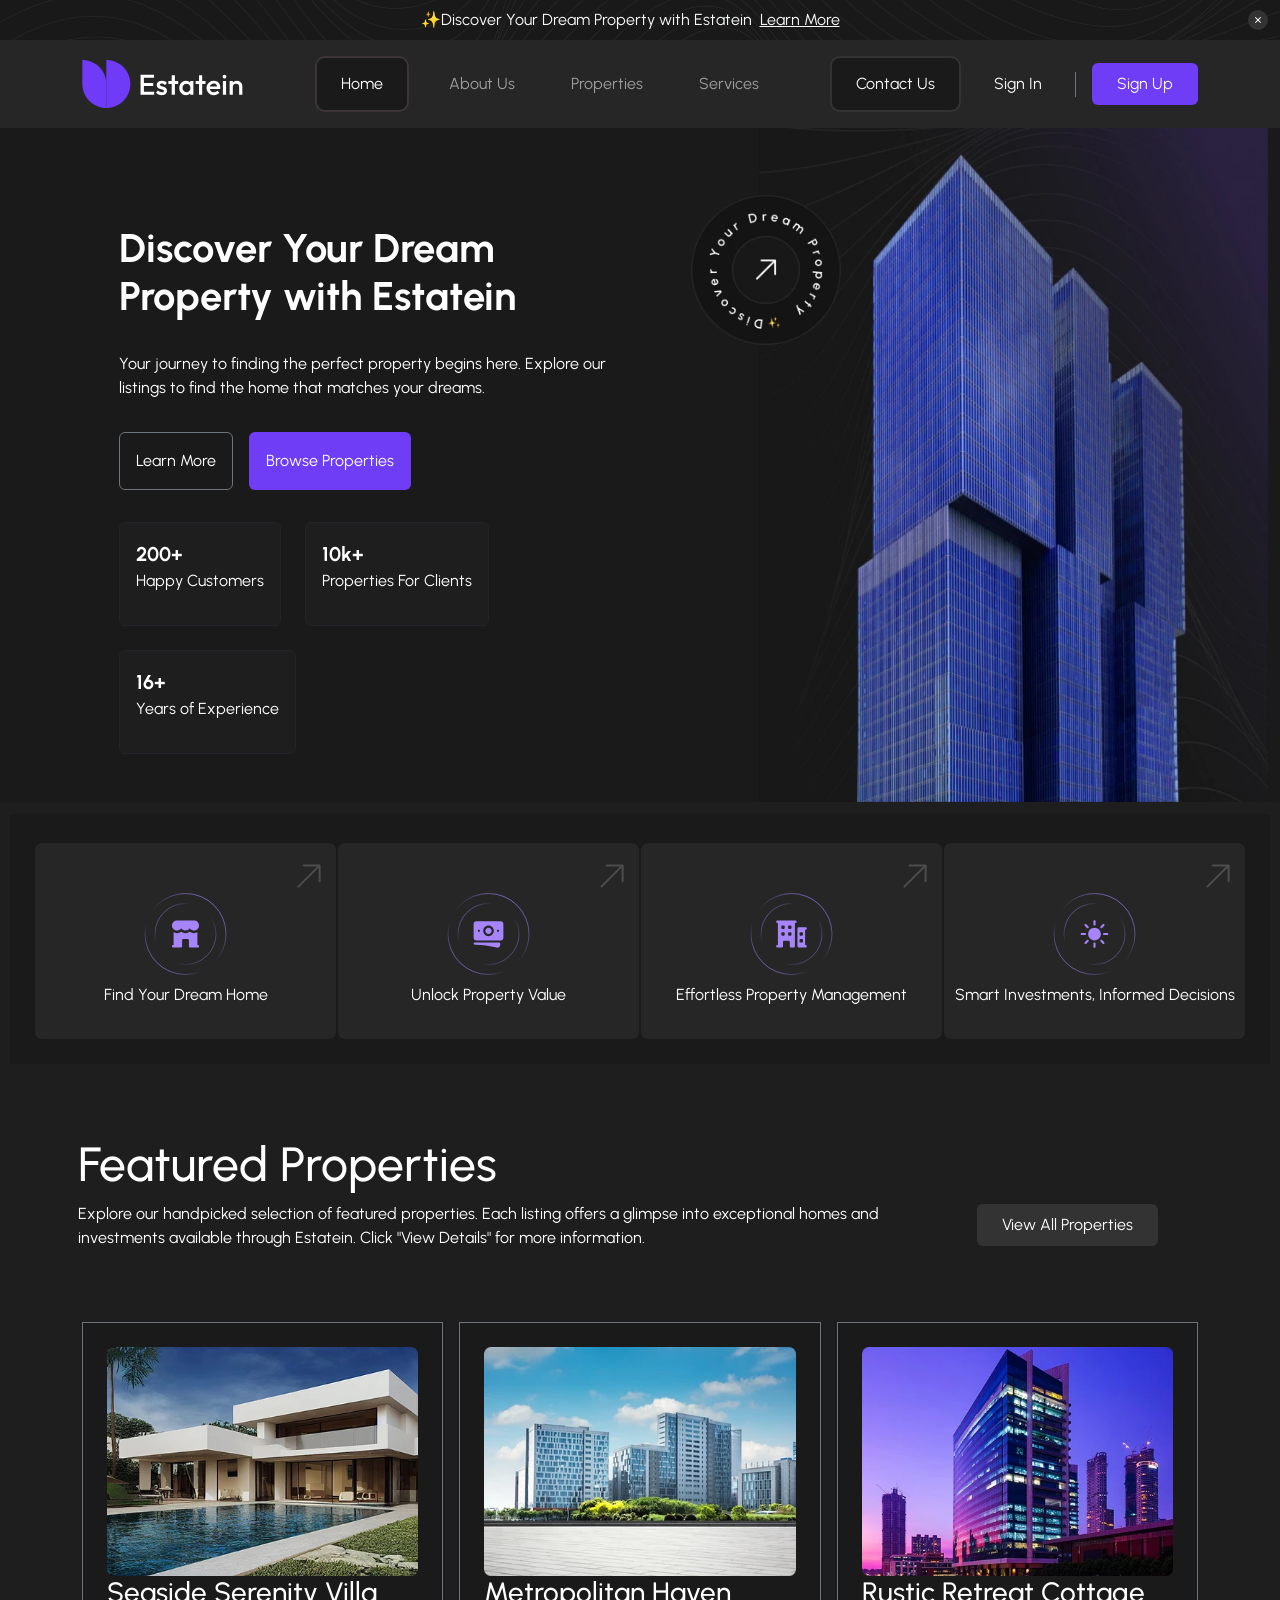
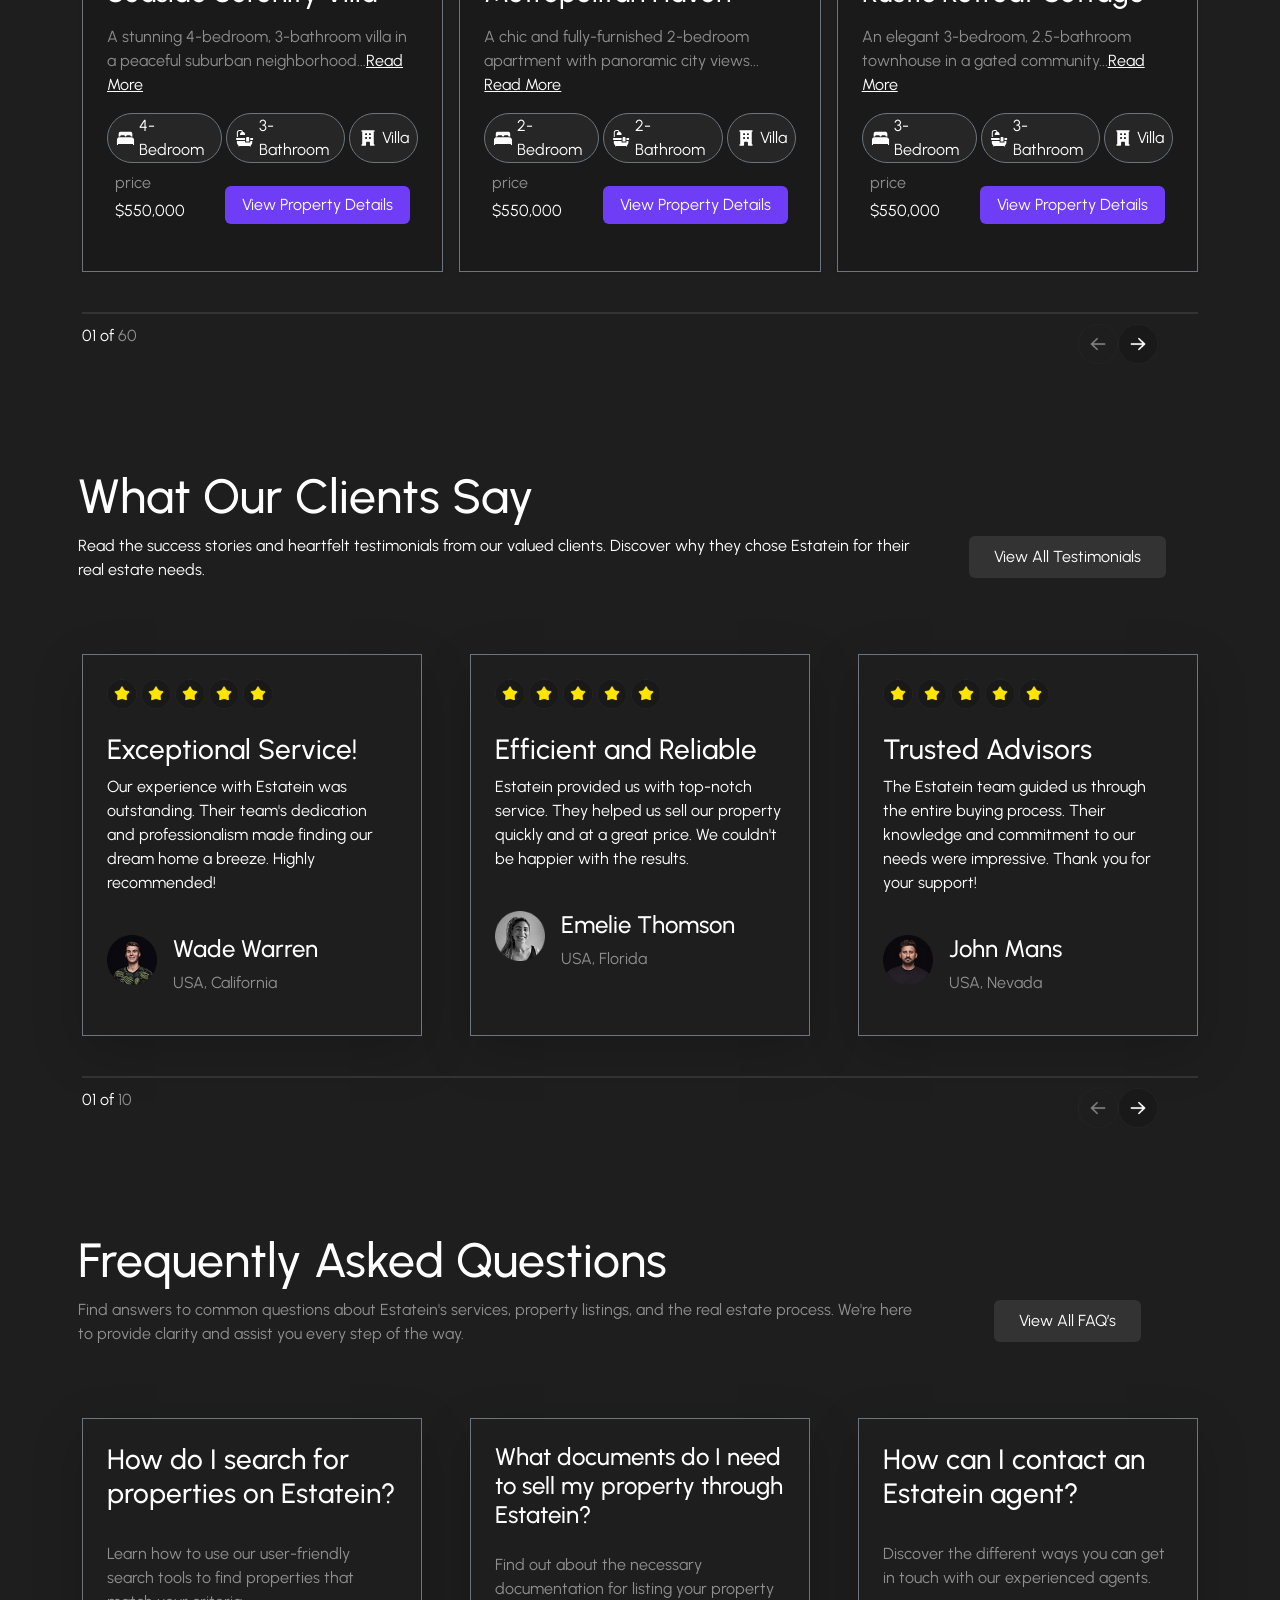
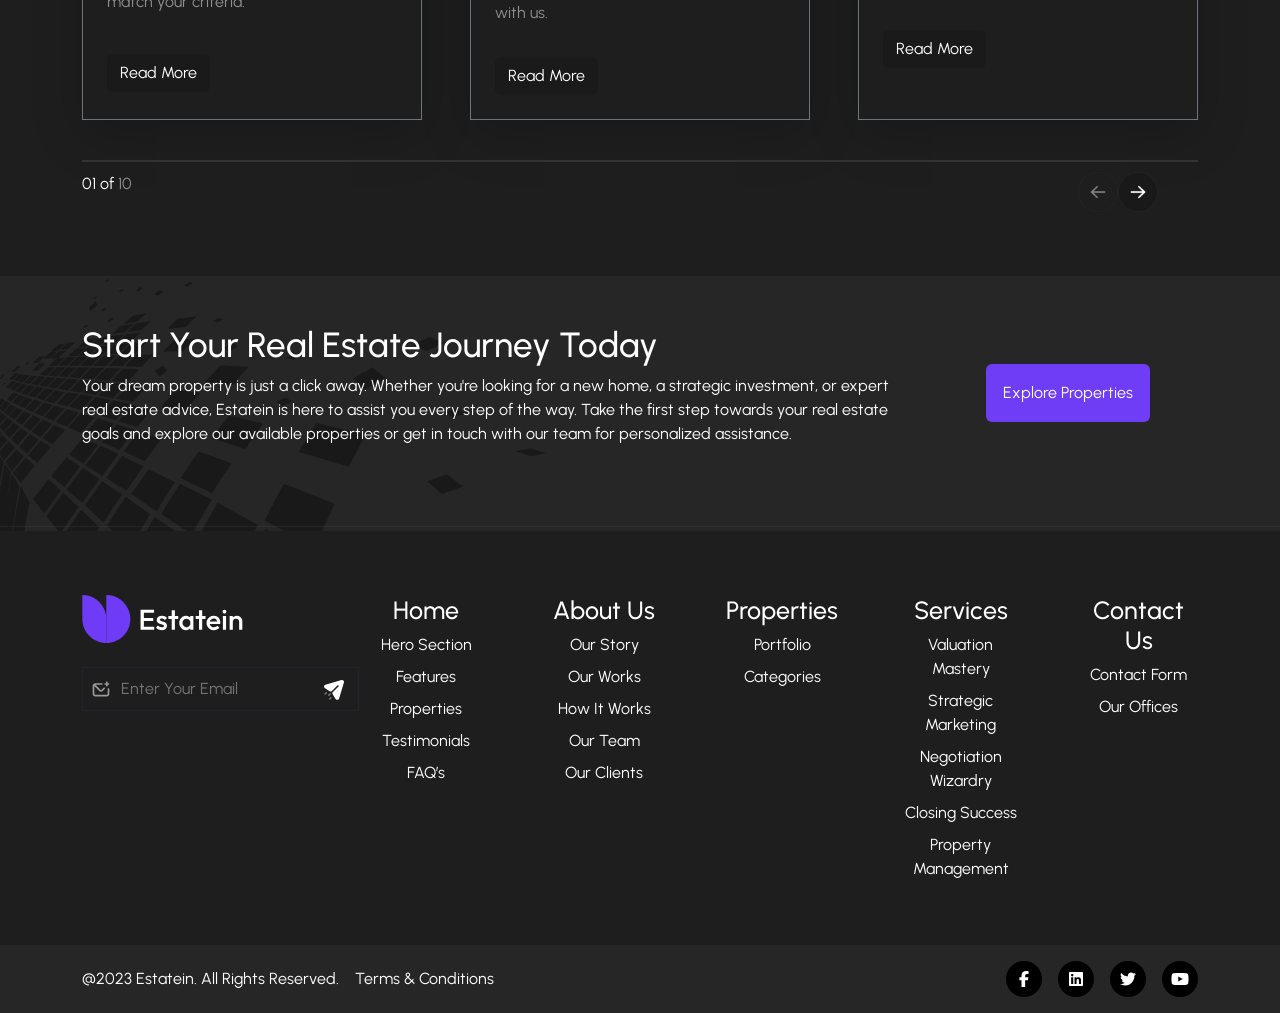
==== index.html @ 1b918ef4 "add sign-up" ====
<!DOCTYPE html>
<html lang="en">
  <head>
    <meta charset="utf-8" />
    <meta name="viewport" content="width=device-width, initial-scale=1" />
    <title>Estatein</title>
    <!-- font family -->
    <link rel="preconnect" href="https://fonts.googleapis.com" />
    <link rel="preconnect" href="https://fonts.gstatic.com" crossorigin />
     <!-- Meta Description for SEO -->
  <meta name="description" content="Find your dream property with Estatein. Explore luxury homes, modern apartments, and investment opportunities — all in one place." />

    <link
      href="https://fonts.googleapis.com/css2?family=Urbanist:ital,wght@0,100..900;1,100..900&display=swap"
      rel="stylesheet"
    />

    <link
      rel="icon"
      href="./assets/img/logo-in-title.svg"
      alt="logo in title"
    />
    <link
      href="https://cdn.jsdelivr.net/npm/bootstrap@5.3.8/dist/css/bootstrap.min.css"
      rel="stylesheet"
      integrity="sha384-sRIl4kxILFvY47J16cr9ZwB07vP4J8+LH7qKQnuqkuIAvNWLzeN8tE5YBujZqJLB"
      crossorigin="anonymous"
    />
    <link rel="stylesheet" href="./assets/css/main.css" />
    <link rel="stylesheet" href="./assets/css/home.css" />
  </head>
  <body>
    <div
      class="container-fluid d-flex justify-content-between align-items-center above-nav w-100"
    >
      <div class="d-flex gap-2 text-light p-2 mx-auto">
        <p class="mb-0">✨Discover Your Dream Property with Estatein</p>
        <a class="text-light" href="#">Learn More</a>
      </div>
      <div
        class="d-flex justify-content-center align-items-center rounded-circle bg-x-icon x-icon"
      >
        <svg
          xmlns="http://www.w3.org/2000/svg"
          height="10"
          width="10"
          viewBox="0 0 640 640"
        >
          <!--!Font Awesome Free v7.1.0 by @fontawesome - https://fontawesome.com License - https://fontawesome.com/license/free Copyright 2025 Fonticons, Inc.-->
          <path
            fill="#ffffff"
            d="M183.1 137.4C170.6 124.9 150.3 124.9 137.8 137.4C125.3 149.9 125.3 170.2 137.8 182.7L275.2 320L137.9 457.4C125.4 469.9 125.4 490.2 137.9 502.7C150.4 515.2 170.7 515.2 183.2 502.7L320.5 365.3L457.9 502.6C470.4 515.1 490.7 515.1 503.2 502.6C515.7 490.1 515.7 469.8 503.2 457.3L365.8 320L503.1 182.6C515.6 170.1 515.6 149.8 503.1 137.3C490.6 124.8 470.3 124.8 457.8 137.3L320.5 274.7L183.1 137.4z"
          />
        </svg>
      </div>
    </div>
    <nav
      class="navbar navbar-expand-lg bg-navbar navbar-dark position-sticky z-1 top-0"
    >
      <div class="container">
        <a class="navbar-brand d-none d-lg-block" href="./index.html"
          ><img src="./assets/img/Logo-for-desktop.svg" alt="logo"
        /></a>
        <a class="navbar-brand d-none d-md-block d-lg-none" href="./index.html"
          ><img src="./assets/img/logo-for laptop.svg" alt="logo"
        /></a>
        <a class="navbar-brand d-block d-md-none" href="./index.html"
          ><img src="./assets/img/logo-for-mobile.svg" alt="logo"
        /></a>
        <button
          class="navbar-toggler border-0"
          type="button"
          data-bs-toggle="collapse"
          data-bs-target="#navbarSupportedContent"
          aria-controls="navbarSupportedContent"
          aria-expanded="false"
          aria-label="Toggle navigation"
        >
          <img src="./assets/img/bars.svg" alt="bars" />
        </button>
        <div class="collapse navbar-collapse" id="navbarSupportedContent">
          <ul class="navbar-nav mx-auto gap-2">
            <li class="nav-item p-2">
              <a
                class="nav-link active font"
                aria-current="page"
                href="./index.html"
                >Home</a
              >
            </li>
            <li class="nav-item p-2">
              <a class="nav-link font p-3" href="./html/about.html">About Us</a>
            </li>
            <li class="nav-item p-2">
              <a class="nav-link font p-3" href="./html/Properties.html"
                >Properties</a
              >
            </li>
            <li class="nav-item p-2">
              <a class="nav-link font p-3" href="./html/Services.html"
                >Services</a
              >
            </li>
          </ul>
         
          <a class="nav-link contact text-light font active" href="./html/Contact.html">Contact Us</a>
           <a class="nav-link active  font text-center ms-2">
    <button type="button" class="btn text-light px-4 py-2" data-bs-toggle="modal" data-bs-target="#loginModal">
      Sign In
    </button>
   </a>

      <span class="border-start border-secondary d-none d-lg-block mx-2" style="height:25px;"></span>
   <a class="nav-link active  font text-center ms-2">
    <button type="button" class="btn bg-main-color text-light sign-in-up px-4 py-2" data-bs-toggle="modal" data-bs-target="#signupModal">
      Sign Up
    </button>
   </a>

        </div>
      </div>
    </nav>
 <div class="modal fade bg_dark" id="loginModal" tabindex="-1" aria-labelledby="loginModalLabel" aria-hidden="true">
    <div class="modal-dialog  modal-dialog-centered">
      <div class="modal-content bg_dark text-white">
        <div class="modal-header border-0 d-flex flex-column align-items-center gap-2">
          <img src="./assets/img/logo-in-title.svg" class="logo-in-sign-in" alt="logo">
          <h2 class="modal-title  fs-4" id="loginModalLabel">
            Sign In
          </h2>
        </div>

        <div class="modal-body text-center">
          <p class="mb-4 text-white">Enter your credentials to continue</p>

          <form>
            <div class="mb-3 text-start">
              <label for="email" class="form-label">Email</label>
              <input type="email" class="form-control bg-transparent" id="email" placeholder="Email">
            </div>

            <div class="mb-3 text-start position-relative">
              <label for="password" class="form-label">Password</label>
              <input type="password" class="form-control bg-transparent" id="password" placeholder="Password">
            </div>

            <div class="d-flex justify-content-between align-items-center mb-3">
              <div class="form-check">
                <input type="checkbox" class="form-check-input" id="remember">
                <label class="form-check-label" for="remember">Remember me</label>
              </div>
              <a href="#" class="forgot main-text">Forgot password?</a>
            </div>

            <button type="submit" class="btn bg-main-color sign-in-up text-white w-100 mb-3">Sign In</button>

            <p class="create-link mb-0">Don't have an account? <a href="#" class="main-text" data-bs-toggle="modal" data-bs-target="#signupModal" data-bs-dismiss="modal">Create one</a></p>
          </form>
        </div>
      </div>
    </div>
  </div>

<div class="modal fade bg_dark" id="signupModal" tabindex="-1" aria-labelledby="signupModalLabel" aria-hidden="true">
  <div class="modal-dialog modal-dialog-centered">
    <div class="modal-content bg_dark text-white">
      <div class="modal-header d-flex flex-column align-items-center gap-2 border-0">
        <img src="./assets/img/logo-in-title.svg" alt="logo">
        <h2 class="modal-title fs-4" id="signupModalLabel">Create Account</h2>
      </div>

      <div class="modal-body text-center">
        <p class="mb-4 text-white">Fill out the form to create a new account</p>

        <form>
          <div class="mb-3 text-start">
            <label for="signup-name" class="form-label">Full Name</label>
            <input type="text" class="form-control text-white bg-transparent" id="signup-name" placeholder="Full Name">
          </div>

          <div class="mb-3 text-start">
            <label for="signup-email" class="form-label">Email</label>
            <input type="email" class="form-control text-white bg-transparent" id="signup-email" placeholder="Email">
          </div>

          <div class="mb-3 text-start">
            <label for="signup-password" class="form-label">Password</label>
            <input type="password" class="form-control text-white bg-transparent" id="signup-password" placeholder="Password">
          </div>

          <div class="mb-3 text-start">
            <label for="signup-confirm" class="form-label">Confirm Password</label>
            <input type="password" class="form-control text-white bg-transparent" id="signup-confirm" placeholder="Confirm Password">
          </div>

          <button type="submit" class="btn bg-main-color sign-in-up text-white w-100 mb-3">Sign Up</button>

          <p class="create-link mb-0">Already have an account?
            <a href="#" class="main-text" data-bs-toggle="modal" data-bs-target="#loginModal" data-bs-dismiss="modal">
              Sign In
            </a>
          </p>
        </form>
      </div>
    </div>
  </div>
</div>

    <main>
      <section class="hero position-relative">
        <div class="container-fluid">
          <div class="row bg_dark">
            <div class="left-side-hero col-12 col-lg-5 offset-lg-1  text-white mt-5 d-flex flex-column gap-3 py-5 animate-left bg_dark">
              <h1 class="mb-3 fs-1 fw-bold">
                Discover Your Dream Property with Estatein
              </h1>
              <p>
                Your journey to finding the perfect property begins here.
                Explore our listings to find the home that matches your dreams.
              </p>
              <div
                class="hero-btn d-flex flex-wrap gap-3 justify-content-start"
              >
                <button
                  type="button"
                  class="btn btn-outline-secondary text-white p-3"
                >
                  Learn More
                </button>
                <button
                  type="button"
                  class="btn main-bg text-white p-3 main-btn-hero"
                >
                  Browse Properties
                </button>
              </div>
              <div class="hero-counter d-flex flex-wrap gap-4 mt-3">
                <div class="sec-bg p-3 border border-dark rounded">
                  <span class="fw-bold fs-5">200+</span>
                  <p>Happy Customers</p>
                </div>
                <div class="sec-bg p-3 border border-dark rounded">
                  <span class="fw-bold fs-5">10k+</span>
                  <p>Properties For Clients</p>
                </div>
                <div class="sec-bg p-3 border border-dark rounded">
                  <span class="fw-bold fs-5">16+</span>
                  <p>Years of Experience</p>
                </div>
              </div>
            </div>
            <div class="right-side-hero offset-lg-1 col-lg-5 col-12 animate-right">
              <img
                src="./assets/img/blue-building.webp"
                class="w-100 h-100 d-none d-xxl-block"
                alt="blue bulding in the dark"
              />
              <img
                src="./assets/img/blue-bulding-laptop.webp"
                class="w-100 h-100 d-none d-xl-block d-xxl-none"
                alt="blue bulding in the dark"
              />
              <img
                src="./assets/img/blue-bulding-mobile.webp"
                class="w-100 h-100 d-block d-xl-none"
                alt="blue bulding in the dark"
              />
            </div>
          </div>
         
        </div>
        
           <img src="./assets/img/Sub Container.webp" alt="" class="sub-container-img "/>
           <!-- <div class="hh text-white bg-danger">hanadi</div> -->
       
      </section>
      
      <section class="services py-3 ">
       <div class="container-fluid">
        <div class="row bg_dark p-4 g-1">
         <div class="service col-lg-3 col-xl-3 col-xxl-3 col-md-4  col-6 bg__grey py-3 border__dark rounded-3">
          <div class="arrow d-flex justify-content-end px-2">
                <img src="./assets/img/services/arrow.svg" alt="arrow">
               </div>
               <div class="d-flex flex-column align-items-center justify-content-center gap-2">
                <img src="./assets/img/services/icon-home.svg" />
                <p class="text-white text-center">Find Your Dream Home</p>
               </div>
               
         </div>
         <div class="service col-lg-3 col-xl-3 col-xxl-3 col-md-4 col-6 bg__grey py-3 border__dark rounded-3">
           <div class="arrow d-flex justify-content-end px-2">
                <img src="./assets/img/services/arrow.svg" alt="arrow">
               </div>
               <div class="d-flex flex-column align-items-center justify-content-center gap-2">
                <img src="./assets/img/services/icon-value.svg" />
                <p class="text-white text-center">Unlock Property Value</p>
               </div>
         </div>
         <div class="service col-lg-3 col-xl-3 col-xxl-3 col-md-4 col-6 bg__grey py-3 border__dark rounded-3">
           <div class="arrow d-flex justify-content-end px-2">
                <img src="./assets/img/services/arrow.svg" alt="arrow">
               </div>
               <div class="d-flex flex-column align-items-center justify-content-center gap-2">
                <img src="./assets/img/services/icon-management.svg" />
                <p class="text-white text-center">Effortless Property Management</p>
               </div>
         </div>
         <div class="service col-lg-3 col-xl-3 col-xxl-3 col-md-4 col-6 bg__grey py-3 border__dark rounded-3">
           <div class="arrow d-flex justify-content-end px-2">
                <img src="./assets/img/services/arrow.svg" alt="arrow">
               </div>
               <div class="d-flex flex-column align-items-center justify-content-center gap-2">
                <img src="./assets/img/services/icon-investment.svg" />
                <p class="text-white text-center">Smart Investments, Informed Decisions</p>
               </div>
         </div>
        </div>
        </div>
       
      </section>
      <section class="featured-properties  py-5">
        <div class="container">
          <div class="row"> 
          <div class="col-12 col-lg-9 col-xl-9 col-xxl-9 p-2 mb-5">
        <h2 class="text-white ">Featured Properties</h2>
        <p class="text-white">Explore our handpicked selection of featured properties. Each listing offers a glimpse into exceptional homes and investments available through Estatein. Click "View Details" for more information.</p>
    </div>
    <div class="col-12 col-lg-3  col-xl-3 col-xxl-3 d-none d-lg-flex d-xl-flex d-xxl-flex p-2 d-flex justify-content-center align-items-center " >
      <button class="btn btn__dark featured-properties-btn-bg   text-white py-2 px-4">
        View All Properties
      </button>

    </div>

    
      </div>
      <div class="featured d-flex gap-3 flex-wrap">
    <div class="p-4 featured-content shadow-sm bg_dark border border-secondary">
      <div class="">
        <img src="./assets/img/Featured Properties/Image (1).webp" alt="villa">
        
      </div>
      <div class="d-flex flex-column gap-2">
        <h3 class="text-white">Seaside Serenity Villa</h3>
        <p class="text-white-50">A stunning 4-bedroom, 3-bathroom villa in a peaceful suburban neighborhood...<span><a href="#" class="text-white">Read More</a></span></p>
      </div>
      <div class="d-flex gap-1">
         <div class=" bg__grey rounded-5 d-flex justify-content-center align-items-center px-2 gap-1 border border-secondary">
          <img src="./assets/img/Featured Properties/Icon (1).svg" alt="" class="icon-in-featured-properties">
           <a class="text-white text-decoration-none">
            4-Bedroom
          </a> 
          </div>
         <div class=" bg__grey rounded-5  d-flex justify-content-center align-items-center px-2 gap-1 border border-secondary"><img src="./assets/img/Featured Properties/Icon (2).svg" alt="" class="icon-in-featured-properties"><a class="text-white text-decoration-none">3-Bathroom</a></div>
         <div class=" bg__grey rounded-5 d-flex justify-content-center align-items-center px-2 gap-1 border border-secondary"><img src="./assets/img/Featured Properties/Icon (3).svg" alt="" class="icon-in-featured-properties"><a class="text-white text-decoration-none">Villa</a></div>
      </div>
      <div class="d-flex  justify-content-between ">
        <div class="d-flex flex-column gap-1 p-2">
        <span class="text-white-50">price</span>
        <p class="text-white">$550,000</p>
      </div>
      <div class="p-2 d-flex justify-content-center align-items-center">
        <button class="btn main-btn-hero px-3 main-bg text-white">View Property Details</button>
      </div>
      </div>
    </div>
    <div class="p-4 featured-content d-none d-lg-block d-xl-block d-xxl-block bg_dark shadow-sm border border-secondary">
      <div class="">
        <img src="./assets/img/Featured Properties/Image (2).webp" alt="villa">
        
      </div>
      <div class="d-flex flex-column gap-2">
        <h3 class="text-white">Metropolitan Haven</h3>
        <p class="text-white-50">A chic and fully-furnished 2-bedroom apartment with panoramic city views... <span><a href="#" class="text-white">Read More</a></span></p>
      </div>
      <div class="d-flex gap-1">
         <div class=" bg__grey rounded-5 d-flex justify-content-center align-items-center px-2 gap-1 border border-secondary">
          <img src="./assets/img/Featured Properties/Icon (1).svg" alt="" class="icon-in-featured-properties">
           <a class="text-white text-decoration-none ">
            2-Bedroom
          </a> 
          </div>
         <div class=" bg__grey rounded-5  d-flex justify-content-center align-items-center px-2 gap-1 border border-secondary"><img src="./assets/img/Featured Properties/Icon (2).svg" alt="" class="icon-in-featured-properties"><a class="text-white text-decoration-none ">2-Bathroom</a></div>
         <div class=" bg__grey rounded-5 d-flex justify-content-center align-items-center px-2 gap-1 border border-secondary"><img src="./assets/img/Featured Properties/Icon (3).svg" alt="" class="icon-in-featured-properties"><a class="text-white text-decoration-none ">Villa</a></div>
      </div>
      <div class="d-flex  justify-content-between ">
        <div class="d-flex flex-column gap-1 p-2">
        <span class="text-white-50">price</span>
        <p class="text-white">$550,000</p>
      </div>
      <div class="p-2 d-flex justify-content-center align-items-center">
        <button class="btn main-btn-hero px-3 main-bg text-white">View Property Details</button>
      </div>
      </div>
    </div>
    <div class="p-4  featured-content d-none d-xl-block d-xxl-block bg_dark shadow-sm border border-secondary">
      <div class="">
        <img src="./assets/img/Featured Properties/Image (3).webp" alt="villa">
        
      </div>
      <div class="d-flex flex-column gap-2">
        <h3 class="text-white">Rustic Retreat Cottage</h3>
        <p class="text-white-50">An elegant 3-bedroom, 2.5-bathroom townhouse in a gated community...<span><a href="#" class="text-white">Read More</a></span></p>
      </div>
      <div class="d-flex gap-1">
         <div class=" bg__grey rounded-5 d-flex justify-content-center align-items-center px-2 gap-1 border border-secondary">
          <img src="./assets/img/Featured Properties/Icon (1).svg" alt="" class="icon-in-featured-properties">
           <a class="text-white text-decoration-none ">
            3-Bedroom
          </a> 
          </div>
         <div class=" bg__grey rounded-5  d-flex justify-content-center align-items-center px-2 gap-1 border border-secondary"><img src="./assets/img/Featured Properties/Icon (2).svg" alt="" class="icon-in-featured-properties"><a class="text-white text-decoration-none">3-Bathroom</a></div>
         <div class=" bg__grey rounded-5 d-flex justify-content-center align-items-center px-2 gap-1 border border-secondary"><img src="./assets/img/Featured Properties/Icon (3).svg" alt="" class="icon-in-featured-properties"><a class="text-white text-decoration-none ">Villa</a></div>
      </div> 
     <div class="d-flex  justify-content-between ">
        <div class="d-flex flex-column gap-1 p-2">
        <span class="text-white-50">price</span>
        <p class="text-white">$550,000</p>
      </div>
      <div class="p-2 d-flex justify-content-center align-items-center">
        <button class="btn main-btn-hero px-3 main-bg text-white">View Property Details</button>
      </div>
      </div>
    </div>
   </div>
      <div class="d-flex flex-column end-featured-properties ">
      
        <div class="d-flex justify-content-between">
             <div class=" d-flex align-items-center  d-lg-none d-xl-none d-xxl-none" >
      <button class="btn btn__dark featured-properties-btn-bg   text-white py-2 px-4">
        View All Properties
      </button>

    </div>
        <div class="mt__10 d-none  d-lg-block  d-xl-block d-xxl-block">
          <p class="text-white">01 of<span class="text-white-50"> 60 </span> </p>
        </div>
        <div class="d-flex mt__10  btn-next-befor align-items-center justify-content-between">
          <img src="./assets/img/Featured Properties/Button (1).png" alt="arrow-next">
            <div class=" d-flex flex-fill  d-lg-none d-xl-none d-xxl-none">
          <p class="text-white m-0">01 of <span class="text-white-50"> 60 </span> </p>
        </div>
         <img src="./assets/img/Featured Properties/Button.png" alt="arrow-befor">
        </div>
      </div>
      </div>
      </div>
      </section>
      <section class="Clients py-5">
        <div class="container">
          <div class="row">
              <div class="col-12 col-lg-9 col-xl-9 col-xxl-9 p-2 mb-5">
        <h2 class="text-white ">What Our Clients Say</h2>
        <p class="text-white">Read the success stories and heartfelt testimonials from our valued clients. Discover why they chose Estatein for their real estate needs.</p>
    </div>
    <div class="col-12 col-lg-3 col- col-xl-3 col-xxl-3 d-none  d-lg-flex d-xl-flex d-xxl-flex p-2 d-flex justify-content-center align-items-center " >
      <button class="btn btn__dark featured-properties-btn-bg   text-white py-2 px-4">
        View All Testimonials
      </button>

    </div>

          </div>
          <div class="client d-flex gap-5 flex-wrap">
          <div class="client-content shadow-lg border border-secondary ">
               <div class="d-flex gap-1 py-4 px-4">
                  <img src="./assets/img/clients/Sub Container (1).png" alt="star">
                  <img src="./assets/img/clients/Sub Container (1).png" alt="star">
                  <img src="./assets/img/clients/Sub Container (1).png" alt="star">
                  <img src="./assets/img/clients/Sub Container (1).png" alt="star">
                  <img src="./assets/img/clients/Sub Container (1).png" alt="star">
               </div>
               <div class="px-4">
                <h3 class="text-white">Exceptional Service!</h3>
                <p class="text-white mt-0">Our experience with Estatein was outstanding. Their team's dedication and professionalism made finding our dream home a breeze. Highly recommended!</p>
               </div>
            <div class="d-flex gap-3 p-4 profile ">
              <img src="./assets/img/clients/Profile.png" alt="man-profile ">
              <div class="info d-flex flex-column justify-content-center align-items-start">
                   <h4 class="text-white">Wade Warren</h4>
                   <p class="mt-0 text-white-50">USA, California</p>
              </div>
            </div>
          </div>
           <div class="client-content shadow-lg border border-secondary d-none d-xl-block d-xxl-block d-lg-block ">
               <div class="d-flex gap-1 py-4 px-4">
                  <img src="./assets/img/clients/Sub Container (1).png" alt="star">
                  <img src="./assets/img/clients/Sub Container (1).png" alt="star">
                  <img src="./assets/img/clients/Sub Container (1).png" alt="star">
                  <img src="./assets/img/clients/Sub Container (1).png" alt="star">
                  <img src="./assets/img/clients/Sub Container (1).png" alt="star">
               </div>
               <div class="px-4">
                <h3 class="text-white">Efficient and Reliable</h3>
                <p class="text-white mt-0">Estatein provided us with top-notch service. They helped us sell our property quickly and at a great price. We couldn't be happier with the results.</p>
               </div>
            <div class="d-flex gap-3 p-4 profile ">
              <img src="./assets/img/clients/Profile (1).png" alt="woman-profile ">
              <div class="info d-flex flex-column justify-content-center align-items-start">
                   <h4 class="text-white">Emelie Thomson</h4>
                   <p class="mt-0 text-white-50">USA, Florida</p>
              </div>
            </div>
          </div>
            <div class="client-content shadow-lg border border-secondary d-none d-xl-block d-xxl-block ">
               <div class="d-flex gap-1 py-4 px-4">
                  <img src="./assets/img/clients/Sub Container (1).png" alt="star">
                  <img src="./assets/img/clients/Sub Container (1).png" alt="star">
                  <img src="./assets/img/clients/Sub Container (1).png" alt="star">
                  <img src="./assets/img/clients/Sub Container (1).png" alt="star">
                  <img src="./assets/img/clients/Sub Container (1).png" alt="star">
               </div>
               <div class="px-4">
                <h3 class="text-white">Trusted Advisors</h3>
                <p class="text-white mt-0">The Estatein team guided us through the entire buying process. Their knowledge and commitment to our needs were impressive. Thank you for your support!</p>
               </div>
            <div class="d-flex gap-3 p-4 profile ">
              <img src="./assets/img/clients/Profile (2).png" alt="man-profile ">
              <div class="info d-flex flex-column justify-content-center align-items-start">
                   <h4 class="text-white">John Mans</h4>
                   <p class="mt-0 text-white-50">USA, Nevada</p>
              </div>
            </div>
          </div>
        
        
        </div>
          <div class="d-flex flex-column end-featured-properties ">
      
        <div class="d-flex justify-content-between">
             <div class=" d-flex align-items-center  d-lg-none d-xl-none d-xxl-none" >
      <button class="btn btn__dark featured-properties-btn-bg   text-white py-2 px-4">
        View All Testimonials
      </button>

    </div>
        <div class="mt__10 d-none  d-lg-block d-xl-block d-xxl-block">
          <p class="text-white">01 of<span class="text-white-50"> 10 </span> </p>
        </div>
        <div class="d-flex mt__10  btn-next-befor align-items-center justify-content-between">
          <img src="./assets/img/Featured Properties/Button (1).png" alt="arrow-next">
            <div class=" d-flex flex-fill  d-lg-none d-xl-none d-xxl-none">
          <p class="text-white m-0">01 of <span class="text-white-50"> 10 </span> </p>
        </div>
         <img src="./assets/img/Featured Properties/Button.png" alt="arrow-befor">
        </div>
      </div>
      </div>
        </div>
      </section>
      <section class="FAQ py-5">
        <div class="container">
          <div class="row">
              <div class="col-12 col-lg-9 col-xl-9 col-xxl-9 p-2 mb-5">
        <h2 class="text-white ">Frequently Asked Questions</h2>
        <p class="text-white-50">Find answers to common questions about Estatein's services, property listings, and the real estate process. We're here to provide clarity and assist you every step of the way.</p>
    </div>
    <div class="col-12 col-lg-3 col- col-xl-3 col-xxl-3 d-none  d-lg-flex d-xl-flex d-xxl-flex p-2 d-flex justify-content-center align-items-center " >
      <button class="btn btn__dark featured-properties-btn-bg   text-white py-2 px-4">
         View All FAQ’s
      </button>

    </div>

          </div>
             <div class="client d-flex gap-5 flex-wrap">
          <div class="client-content shadow-lg border border-secondary p-4 d-flex flex-column gap-4 align-items-start justify-content-start">

             <h3 class="fs-3 text-white">How do I search for properties on Estatein?</h3>
             <p class="mt-0 text-white-50">Learn how to use our user-friendly search tools to find properties that match your criteria.</p>
            <button class="btn bg_dark text-white">Read More</button>
            </div>
          <div class="client-content shadow-lg border border-secondary p-4 d-flex d-none d-xl-flex d-xxl-flex d-lg-flex flex-column gap-3 align-items-start justify-content-start ">

             <h3 class="fs-4 text-white">What documents do I need to sell my property through Estatein?</h3>
             <p class="mt-0 text-white-50">Find out about the necessary documentation for listing your property with us.</p>
            <button class="btn bg_dark text-white">Read More</button>
            </div>
           <div class="client-content shadow-lg border border-secondary p-4 d-flex d-none d-xl-flex d-xxl-flex flex-column gap-4 align-items-start justify-content-start ">

             <h3 class="fs-3 text-white">How can I contact an Estatein agent?</h3>
             <p class="mt-0 text-white-50">Discover the different ways you can get in touch with our experienced agents.</p>
            <button class="btn bg_dark text-white">Read More</button>
            </div>
        
        
        </div>
          <div class="d-flex flex-column end-featured-properties ">
      
        <div class="d-flex justify-content-between">
             <div class=" d-flex align-items-center  d-lg-none d-xl-none d-xxl-none" >
      <button class="btn btn__dark featured-properties-btn-bg   text-white py-2 px-4">
        View All Testimonials
      </button>

    </div>
        <div class="mt__10 d-none  d-lg-block d-xl-block d-xxl-block">
          <p class="text-white">01 of<span class="text-white-50"> 10 </span> </p>
        </div>
        <div class="d-flex mt__10  btn-next-befor align-items-center justify-content-between">
          <img src="./assets/img/Featured Properties/Button (1).png" alt="arrow-next">
            <div class=" d-flex flex-fill d-lg-none d-xl-none d-xxl-none">
          <p class="text-white m-0">01 of <span class="text-white-50"> 10 </span> </p>
        </div>
         <img src="./assets/img/Featured Properties/Button.png" alt="arrow-befor">
        </div>
      </div>
      </div>
        </div>
      </section>
      <section class="CTA mt-3">
       
        <div>
          <div class="container-lg">
            <div class="row">
              <div
                class="left-side-cta col-xxl-9 col-xl-9 col-lg-8 col-md-9 col-sm-12 left-side-CTA text-white py-5"
              >
                <h2>Start Your Real Estate Journey Today</h2>
                <p>
                  Your dream property is just a click away. Whether you're
                  looking for a new home, a strategic investment, or expert real
                  estate advice, Estatein is here to assist you every step of
                  the way. Take the first step towards your real estate goals
                  and explore our available properties or get in touch with our
                  team for personalized assistance.
                </p>
              </div>
              <div
                class="right-side-cta col-xxl-3 col-xl-3 col-lg-4 col-md-3 col-sm-12 right-side-CTA d-flex justify-content-center align-items-center py-5"
              >
                <button class="btn bg-main-color p-3 text-white text-center">
                  Explore Properties
                </button>
              </div>
            </div>
          </div>
        </div>
        <hr class="line" />
      </section>
      <footer>
        <div class="footer py-5">
          <div class="container">
            <div class="row">
              <div class="left-side col-12 col-lg-4 col-xl-3 col-xxl-3">
                <img src="./assets/img/Logo-for-desktop.svg" />
                <div class="search py-4">
                  <form class="d-inline-flex border border-dark p-2">
                    <img
                      src="./assets/img/email-footer.svg"
                      alt="email"
                      class="me-2"
                    />
                    <input
                      type="email"
                      placeholder="Enter Your Email"
                      class="bg-transparent border-0"
                    />
                    <button class="bg-transparent border-0">
                      <img src="./assets/img/Send.svg" />
                    </button>
                  </form>
                </div>
              </div>
              <div class="col-12 col-lg-8 col-xl-9 col-xxl-9">
                <div
                  class="right-side d-flex justify-content-between row g-4 text-white text-center"
                >
                  <div class="col-6 col-lg-2">
                    <div><h2>Home</h2></div>
                    <div class="footer-contain">
                      <ul
                        class="list-unstyled text-center d-flex flex-column gap-2"
                      >
                        <li>
                          <a href="#" class="text-white text-decoration-none"
                            >Hero Section</a
                          >
                        </li>
                        <li>
                          <a href="#" class="text-white text-decoration-none"
                            >Features</a
                          >
                        </li>
                        <li>
                          <a href="#" class="text-white text-decoration-none"
                            >Properties</a
                          >
                        </li>
                        <li>
                          <a href="#" class="text-white text-decoration-none"
                            >Testimonials</a
                          >
                        </li>
                        <li>
                          <a href="#" class="text-white text-decoration-none"
                            >FAQ’s</a
                          >
                        </li>
                      </ul>
                    </div>
                  </div>
                  <div class="col-6 col-lg-2">
                    <div><h2>About Us</h2></div>
                    <div class="footer-contain">
                      <ul
                        class="list-unstyled text-center d-flex flex-column gap-2"
                      >
                        <li>
                          <a href="#" class="text-white text-decoration-none"
                            >Our Story</a
                          >
                        </li>
                        <li>
                          <a href="#" class="text-white text-decoration-none"
                            >Our Works</a
                          >
                        </li>
                        <li>
                          <a href="#" class="text-white text-decoration-none"
                            >How It Works</a
                          >
                        </li>
                        <li>
                          <a href="#" class="text-white text-decoration-none"
                            >Our Team</a
                          >
                        </li>
                        <li>
                          <a href="#" class="text-white text-decoration-none"
                            >Our Clients</a
                          >
                        </li>
                      </ul>
                    </div>
                  </div>
                  <div class="col-6 col-lg-2">
                    <div><h2>Properties</h2></div>
                    <div class="footer-contain">
                      <ul
                        class="list-unstyled text-center d-flex flex-column gap-2"
                      >
                        <li>
                          <a href="#" class="text-white text-decoration-none"
                            >Portfolio</a
                          >
                        </li>
                        <li>
                          <a href="#" class="text-white text-decoration-none"
                            >Categories</a
                          >
                        </li>
                      </ul>
                    </div>
                  </div>

                  <div class="col-6 col-lg-2">
                    <div><h2>Services</h2></div>
                    <div class="footer-contain">
                      <ul
                        class="list-unstyled text-center d-flex flex-column gap-2"
                      >
                        <li>
                          <a href="#" class="text-white text-decoration-none"
                            >Valuation Mastery</a
                          >
                        </li>
                        <li>
                          <a href="#" class="text-white text-decoration-none"
                            >Strategic Marketing</a
                          >
                        </li>
                        <li>
                          <a href="#" class="text-white text-decoration-none"
                            >Negotiation Wizardry</a
                          >
                        </li>
                        <li>
                          <a href="#" class="text-white text-decoration-none"
                            >Closing Success</a
                          >
                        </li>
                        <li>
                          <a href="#" class="text-white text-decoration-none"
                            >Property Management</a
                          >
                        </li>
                      </ul>
                    </div>
                  </div>
                  <div class="col-6 col-lg-2">
                    <div><h2>Contact Us</h2></div>
                    <div class="footer-contain">
                      <ul
                        class="list-unstyled text-center d-flex flex-column gap-2"
                      >
                        <li>
                          <a href="#" class="text-white text-decoration-none"
                            >Contact Form</a
                          >
                        </li>
                        <li>
                          <a href="#" class="text-white text-decoration-none"
                            >Our Offices</a
                          >
                        </li>
                      </ul>
                    </div>
                  </div>
                </div>
              </div>
            </div>
          </div>
        </div>
      </footer>
      <section class="subfooter p-3">
        <div class="container">
          <div class="subfooter-contain d-flex justify-content-between">
            <div
              class="left-side-subfooter text-white d-flex align-items-center gap-3"
            >
              <a href="#" class="text-decoration-none text-white"
                >@2023 Estatein. All Rights Reserved.</a
              >
              <a href="#" class="text-decoration-none text-white"
                >Terms & Conditions</a
              >
            </div>
            <div class="right-side-subfooter text-white d-flex gap-3">
              <a
                href="#"
                class="bg-black p-2 rounded-circle d-flex justify-content-center align-items-center"
                ><svg
                  xmlns="http://www.w3.org/2000/svg"
                  height="20"
                  width="20"
                  viewBox="0 0 640 640"
                >
                  <!--!Font Awesome Free v7.1.0 by @fontawesome - https://fontawesome.com License - https://fontawesome.com/license/free Copyright 2025 Fonticons, Inc.-->
                  <path
                    fill="#ffffff"
                    d="M240 363.3L240 576L356 576L356 363.3L442.5 363.3L460.5 265.5L356 265.5L356 230.9C356 179.2 376.3 159.4 428.7 159.4C445 159.4 458.1 159.8 465.7 160.6L465.7 71.9C451.4 68 416.4 64 396.2 64C289.3 64 240 114.5 240 223.4L240 265.5L174 265.5L174 363.3L240 363.3z"
                  />
                </svg>
              </a>
              <a
                href="#"
                class="bg-black p-2 rounded-circle d-flex justify-content-center align-items-center"
                ><svg
                  xmlns="http://www.w3.org/2000/svg"
                  height="20"
                  width="20"
                  viewBox="0 0 640 640"
                >
                  <!--!Font Awesome Free v7.1.0 by @fontawesome - https://fontawesome.com License - https://fontawesome.com/license/free Copyright 2025 Fonticons, Inc.-->
                  <path
                    fill="#ffffff"
                    d="M512 96L127.9 96C110.3 96 96 110.5 96 128.3L96 511.7C96 529.5 110.3 544 127.9 544L512 544C529.6 544 544 529.5 544 511.7L544 128.3C544 110.5 529.6 96 512 96zM231.4 480L165 480L165 266.2L231.5 266.2L231.5 480L231.4 480zM198.2 160C219.5 160 236.7 177.2 236.7 198.5C236.7 219.8 219.5 237 198.2 237C176.9 237 159.7 219.8 159.7 198.5C159.7 177.2 176.9 160 198.2 160zM480.3 480L413.9 480L413.9 376C413.9 351.2 413.4 319.3 379.4 319.3C344.8 319.3 339.5 346.3 339.5 374.2L339.5 480L273.1 480L273.1 266.2L336.8 266.2L336.8 295.4L337.7 295.4C346.6 278.6 368.3 260.9 400.6 260.9C467.8 260.9 480.3 305.2 480.3 362.8L480.3 480z"
                  />
                </svg>
              </a>
              <a
                href="#"
                class="bg-black p-2 rounded-circle d-flex justify-content-center align-items-center"
                ><svg
                  xmlns="http://www.w3.org/2000/svg"
                  height="20"
                  width="20"
                  viewBox="0 0 640 640"
                >
                  <!--!Font Awesome Free v7.1.0 by @fontawesome - https://fontawesome.com License - https://fontawesome.com/license/free Copyright 2025 Fonticons, Inc.-->
                  <path
                    fill="#ffffff"
                    d="M523.4 215.7C523.7 220.2 523.7 224.8 523.7 229.3C523.7 368 418.1 527.9 225.1 527.9C165.6 527.9 110.4 510.7 64 480.8C72.4 481.8 80.6 482.1 89.3 482.1C138.4 482.1 183.5 465.5 219.6 437.3C173.5 436.3 134.8 406.1 121.5 364.5C128 365.5 134.5 366.1 141.3 366.1C150.7 366.1 160.1 364.8 168.9 362.5C120.8 352.8 84.8 310.5 84.8 259.5L84.8 258.2C98.8 266 115 270.9 132.2 271.5C103.9 252.7 85.4 220.5 85.4 184.1C85.4 164.6 90.6 146.7 99.7 131.1C151.4 194.8 229 236.4 316.1 240.9C314.5 233.1 313.5 225 313.5 216.9C313.5 159.1 360.3 112 418.4 112C448.6 112 475.9 124.7 495.1 145.1C518.8 140.6 541.6 131.8 561.7 119.8C553.9 144.2 537.3 164.6 515.6 177.6C536.7 175.3 557.2 169.5 576 161.4C561.7 182.2 543.8 200.7 523.4 215.7z"
                  />
                </svg>
              </a>
              <a
                href="#"
                class="bg-black p-2 rounded-circle d-flex justify-content-center align-items-center"
                ><svg
                  xmlns="http://www.w3.org/2000/svg"
                  height="20"
                  width="20"
                  viewBox="0 0 640 640"
                >
                  <!--!Font Awesome Free v7.1.0 by @fontawesome - https://fontawesome.com License - https://fontawesome.com/license/free Copyright 2025 Fonticons, Inc.-->
                  <path
                    fill="#ffffff"
                    d="M581.7 188.1C575.5 164.4 556.9 145.8 533.4 139.5C490.9 128 320.1 128 320.1 128C320.1 128 149.3 128 106.7 139.5C83.2 145.8 64.7 164.4 58.4 188.1C47 231 47 320.4 47 320.4C47 320.4 47 409.8 58.4 452.7C64.7 476.3 83.2 494.2 106.7 500.5C149.3 512 320.1 512 320.1 512C320.1 512 490.9 512 533.5 500.5C557 494.2 575.5 476.3 581.8 452.7C593.2 409.8 593.2 320.4 593.2 320.4C593.2 320.4 593.2 231 581.8 188.1zM264.2 401.6L264.2 239.2L406.9 320.4L264.2 401.6z"
                  />
                </svg>
              </a>
            </div>
          </div>
        </div>
      </section>
    </main>
    <script
      src="https://cdn.jsdelivr.net/npm/bootstrap@5.3.8/dist/js/bootstrap.bundle.min.js"
      integrity="sha384-FKyoEForCGlyvwx9Hj09JcYn3nv7wiPVlz7YYwJrWVcXK/BmnVDxM+D2scQbITxI"
      crossorigin="anonymous"
    ></script>
  </body>
</html>
---- assets/css/main.css ----
:root{
    --mainColor:#6F3DF6;
}
.container-fit{
    .container{
  width:calc(100% - 320px);
  margin: auto;
}
}
.bg_dark{
  background-color: #1A1A1A;
}
.bg__grey{
  background-color: #262626;
}
.main-bg{
    background-color: var(--mainColor);
}
.main-text{
    color: var(--mainColor);
}
.sec-bg{
    background-color: #1E1E1E;
}
.bg-navbar{
    background-color: #262626;
}
body{
    background-color: #1E1E1E;
    font-family:Urbanist;
}
.gap-30{
     gap: 30px;
}
.navbar-nav .nav-link.active, .navbar-nav .nav-link.show {
    background-color: #00000054;
    padding:14px 24px;
    border-radius: 10px;
    border: 2px #3c3535 solid;
}
.font{
    font-family:Urbanist;
    
}
.contact{
   background-color: #00000054;
    padding:14px 24px;
    border-radius: 10px;
    border: 2px #333333 solid; 
}
.above-nav {
    background-image: url(./../img/bg-above-nav.png);
    background-size:cover;
}
.above-nav .x-icon{
cursor: pointer;
}
@media screen and (max-width:500px) {
    .above-nav p,a{
        font-size: 12px;
    }
    
}
.bg-x-icon{
    background-color: #333333;
    width:20px;
    height:20px;
}
@media screen and (max-width:370px) {
    .above-nav p,a{
        font-size: 9.5px;
    }

}
/* .CTA{
    background-image: url(./../img/Abstract\ Design.png);
    background-image: url(./../img/Abstract\ Design.png);
   background-repeat: no-repeat;

} */

.bg-main-color{
    background-color: var(--mainColor);
    transition: all 0.5s;
}
/* .right-side-cta{
    background-image: url(./../img/bg-cta.svg);
    background-repeat: no-repeat;
}
.left-side-cta{
    background-image: url(./../img/bg-cta.svg);
    background-repeat: no-repeat;

} */
.CTA{
    background-image: url(../img/CTA.png);
    background-color: #262626;
}
.CTA .right-side-CTA button:hover{
    background-color: #561ef0;
}
    .CTA p{
        font-size: 16px;
    }
     .CTA h2{
        font-size: 35px;
    }

@media screen and (max-width:768px) {
    .btn{
        width: 100%;
    }
    
}
.line{
    height: 5px;
    color: #4D4D4D;
}
    
.footer h2{
    font-size: 25px;
}
.subfooter {
    background-color: #262626;
}
.right-side-subfooter a{
    transition: all 0.5s;
}
.right-side-subfooter a:hover{
   border:1px solid white;
}
@media screen and (max-width:900px) {
    .subfooter-contain{
        display: flex;
        flex-direction: column-reverse;
        align-items: center;
        gap: 10px;
       
    }
    .left-side-subfooter{
        display: flex;
        flex-direction: column;
    }
    
}
.form-control::placeholder{
  
color: white;
}
/* .logo-in-sign-in{
    width: 200px;
    height: 200px;
} */
 .sign-in-up:hover{
    background-color: #561ef0;
}
---- assets/css/home.css ----
/* .hero .right-side-hero{
    background-image: url(./../img/Container.webp);
    background-size: contain;
    background-repeat: no-repeat;
} */
 .main-btn-hero{
  transition: all 0.7s;
 }
.main-btn-hero:hover{
    background-color: #561ef0;
}
.sub-container-img {
  position: absolute;
 width:150px;
  left:54%;
  top: 10%;
  opacity: 0;
  animation-fill-mode: forwards;
  animation-name:sub_container-opacity;
animation-duration: 1s;
animation-delay: 1.5s;
  
}
@keyframes sub_container-opacity {
  from{
    opacity: 0;
  }
  to{
    opacity: 1;
  }
}

@media (min-width: 1px) and (max-width:992px) {
  .right-side-hero {
    order: -1; 
  }
.right-side-hero img {
    width: 50%;
    height: 50%;
   object-fit: contain;
}
.sub-container-img {
 display: none;
  
}
  .left-side-hero .hero-counter {
    justify-content: center;
  }
  .left-side-hero  {
    align-items: center;
  }
}


.bg_dark{
  background-color: #1A1A1A;
}
.bg__grey{
  background-color: #262626;
}
.border__dark{
  border: #1A1A1A 1px solid;
}
  


.animate-left ,.animate-right{
  transform: translateX(0);
  opacity: 0;
  animation-fill-mode: forwards;
  
}
.animate-left{
animation-name:slideLeft;
animation-duration: 2s;
animation-delay: 0.3s;
}
.animate-right{
animation-name:slideRight;
animation-duration: 2s;

}
@keyframes slideLeft {
  from{
    transform: translateX(-100%);
    opacity: 0;
  }
  to{
    transform: translateX(0);
    opacity:1;
  }
}
@keyframes slideRight {
  from{
    transform: translateX(100%);
    opacity: 0;
  }
  to{
    transform: translateX(0);
    opacity:1;
  }
}
.btn__dark{
  background-color: #333333;
}

.featured-properties h2 ,.Clients h2 ,.FAQ h2 {
  font-size: 48px;
}
.featured-properties img{
  width:100%;
  height: 100%;
}
.featured-properties .icon-in-featured-properties{
  width:20px;
  height: 20px;
}
.sm__font_size{
  font-size: 12px;
}
.end-featured-properties::before{
  content: "";
  display: block;
  height: 2px;
  width: 100%;
  background-color: #333333;
  margin-top: 40px;
}
.mt__10{
  margin-top: 10px;
}
.btn-next-befor{
  width: 40px;
  height: 40px;
  margin-right:80px;
}
.btn-next-befor img{
  width: 40px;
  height: 40px;
}
.featured-properties-btn-bg{
  transition: all 0.7s;
}
.featured-properties-btn-bg:hover{
  background-color:#3a3636;
}
.featured .featured-content{
  flex: 1 0 200px;
}
.btn-next-befor p {
  white-space: nowrap;
}
.client .client-content 
img{
  width:30px;
  height:30px;
}
.client .client-content{
  flex:1 0 200px;
}
.client .client-content .profile img{
  width: 50px;
  height: 50px;
}
.client-content {
  transition: transform 0.3s ease;
}

.client-content:hover {
  transform: scale(1.05);
}
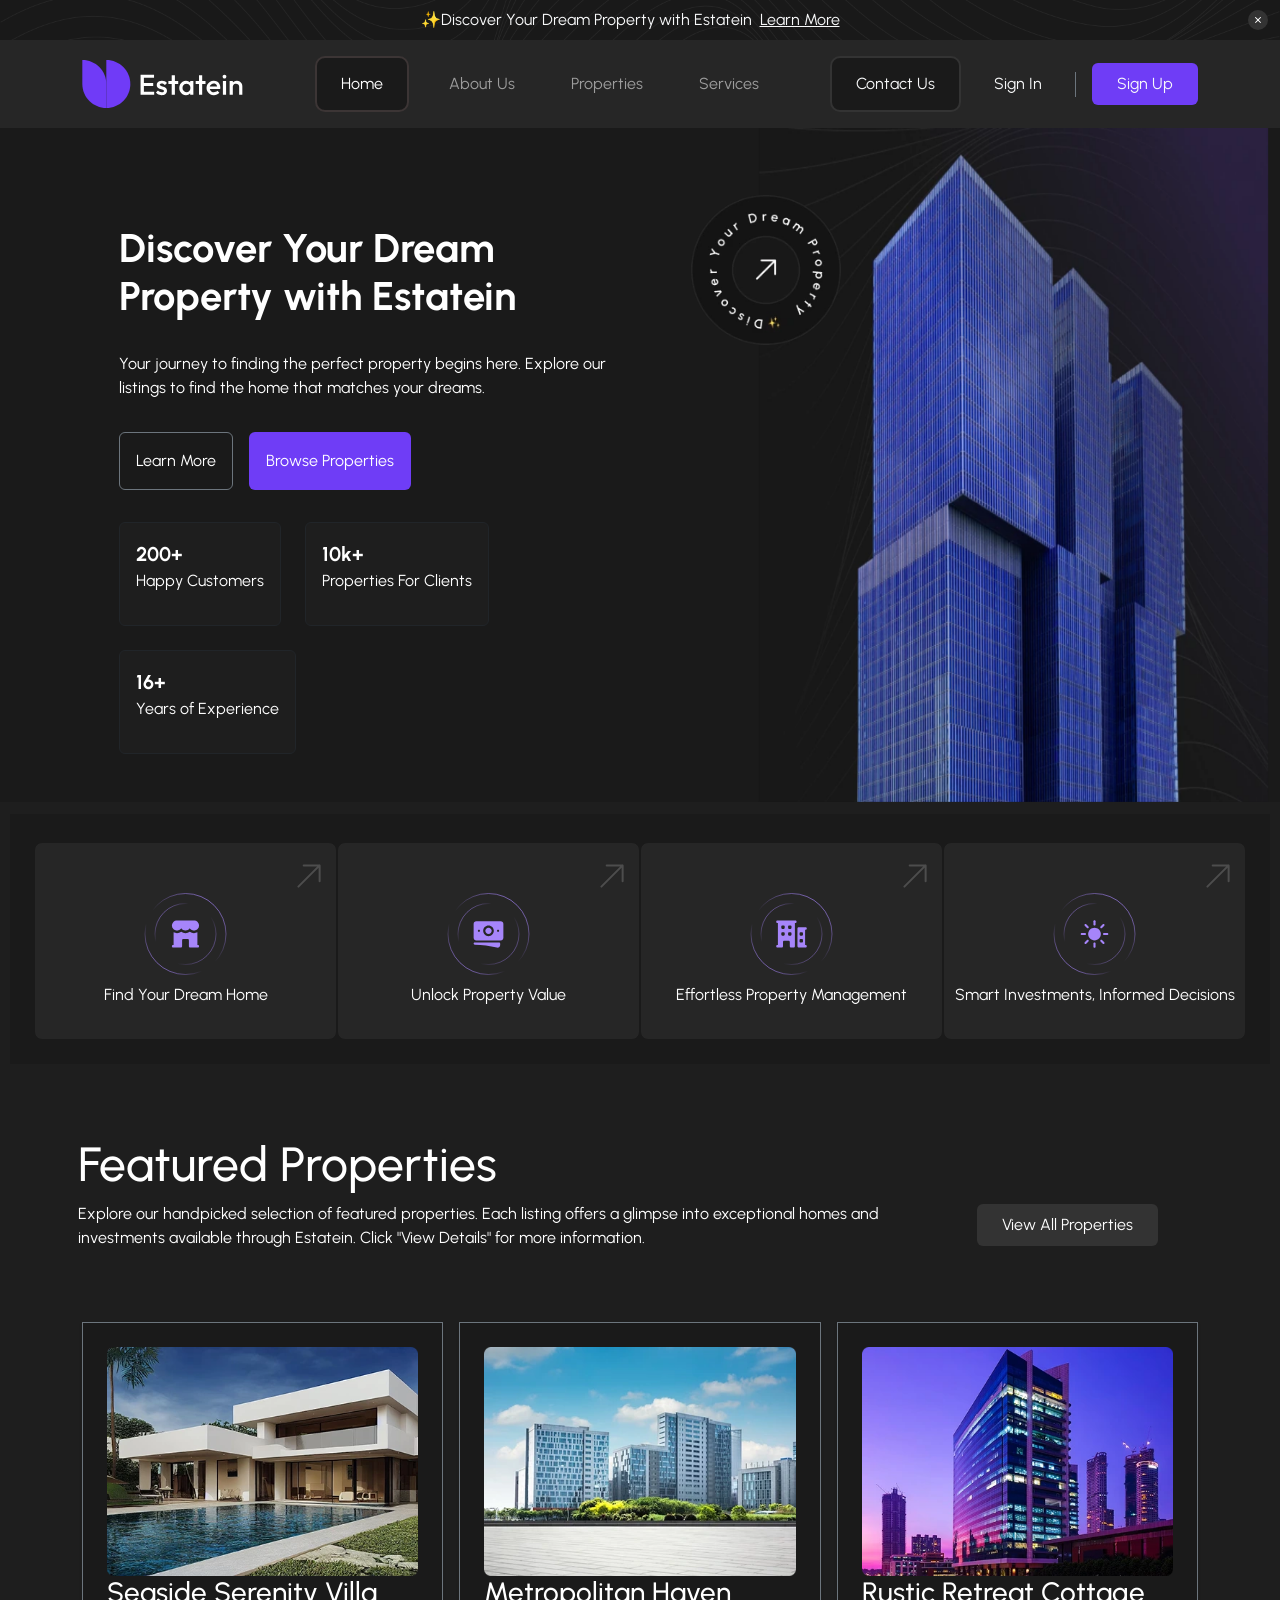
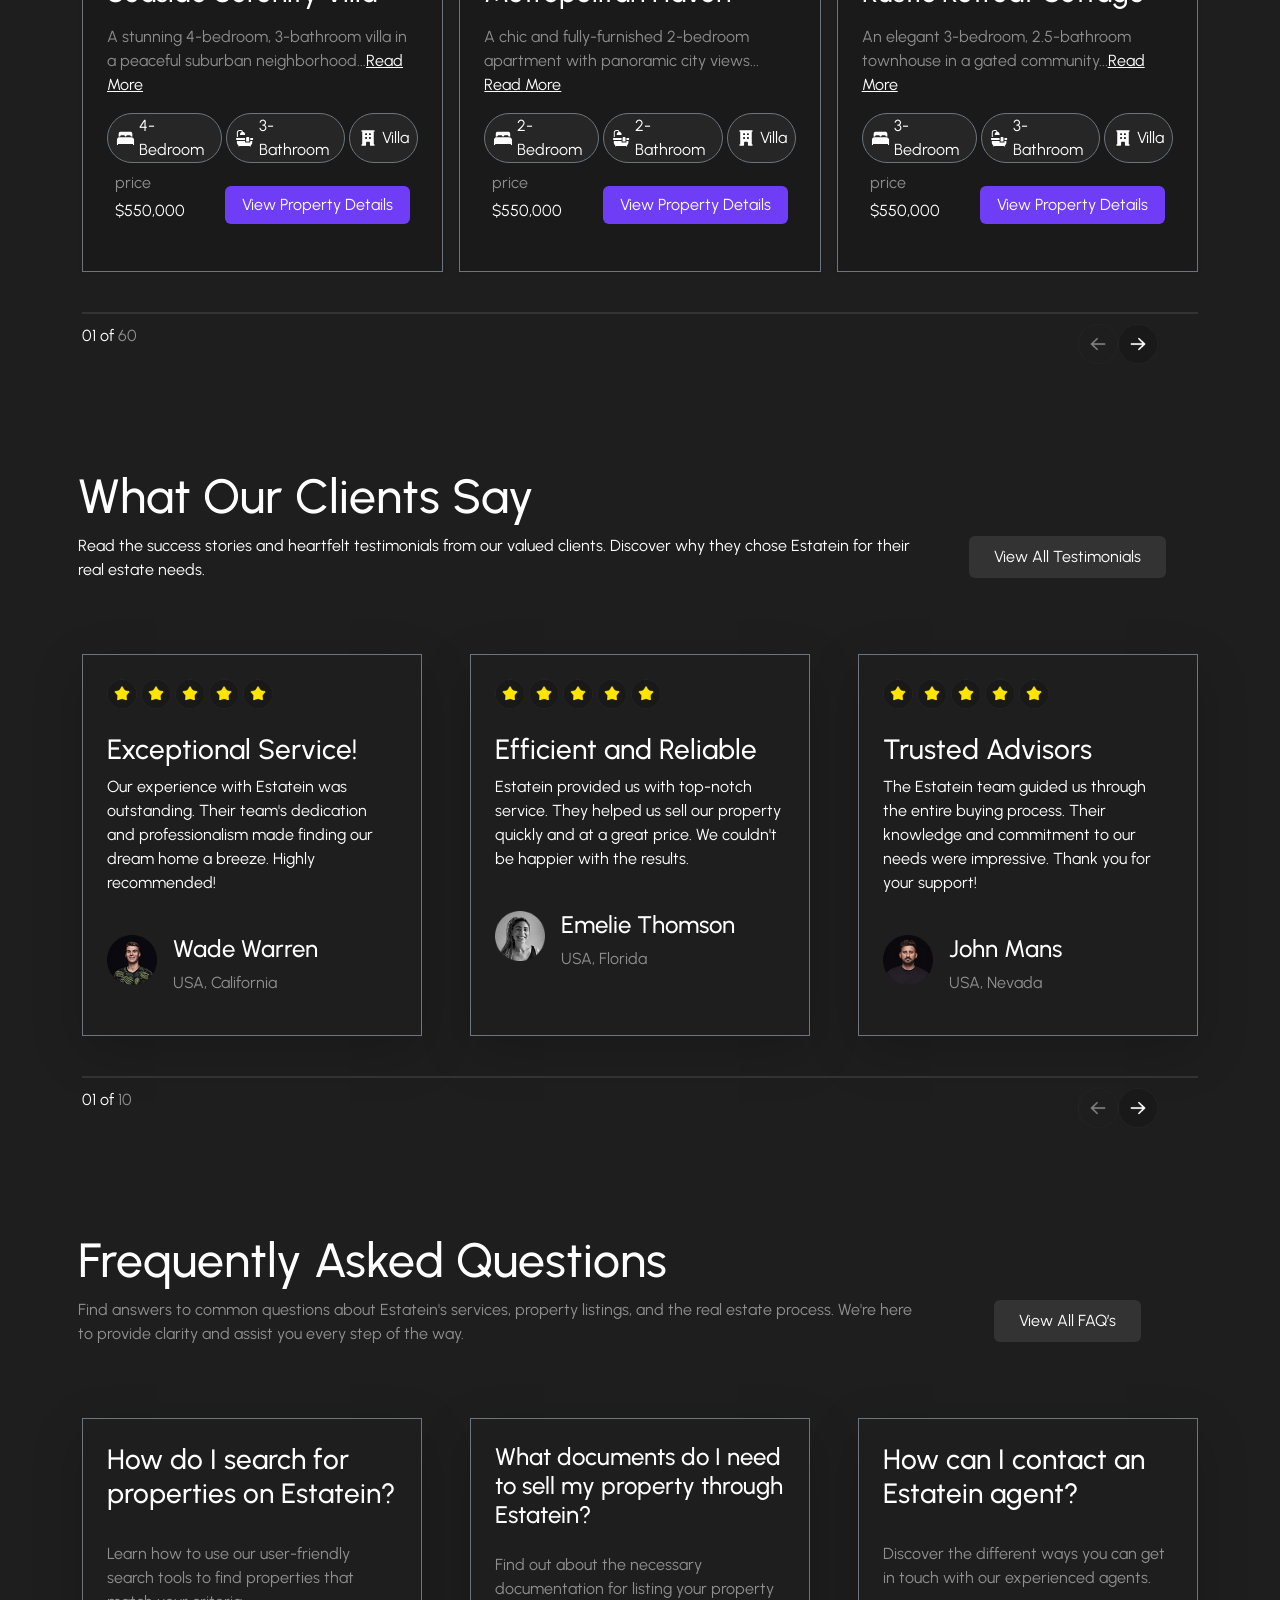
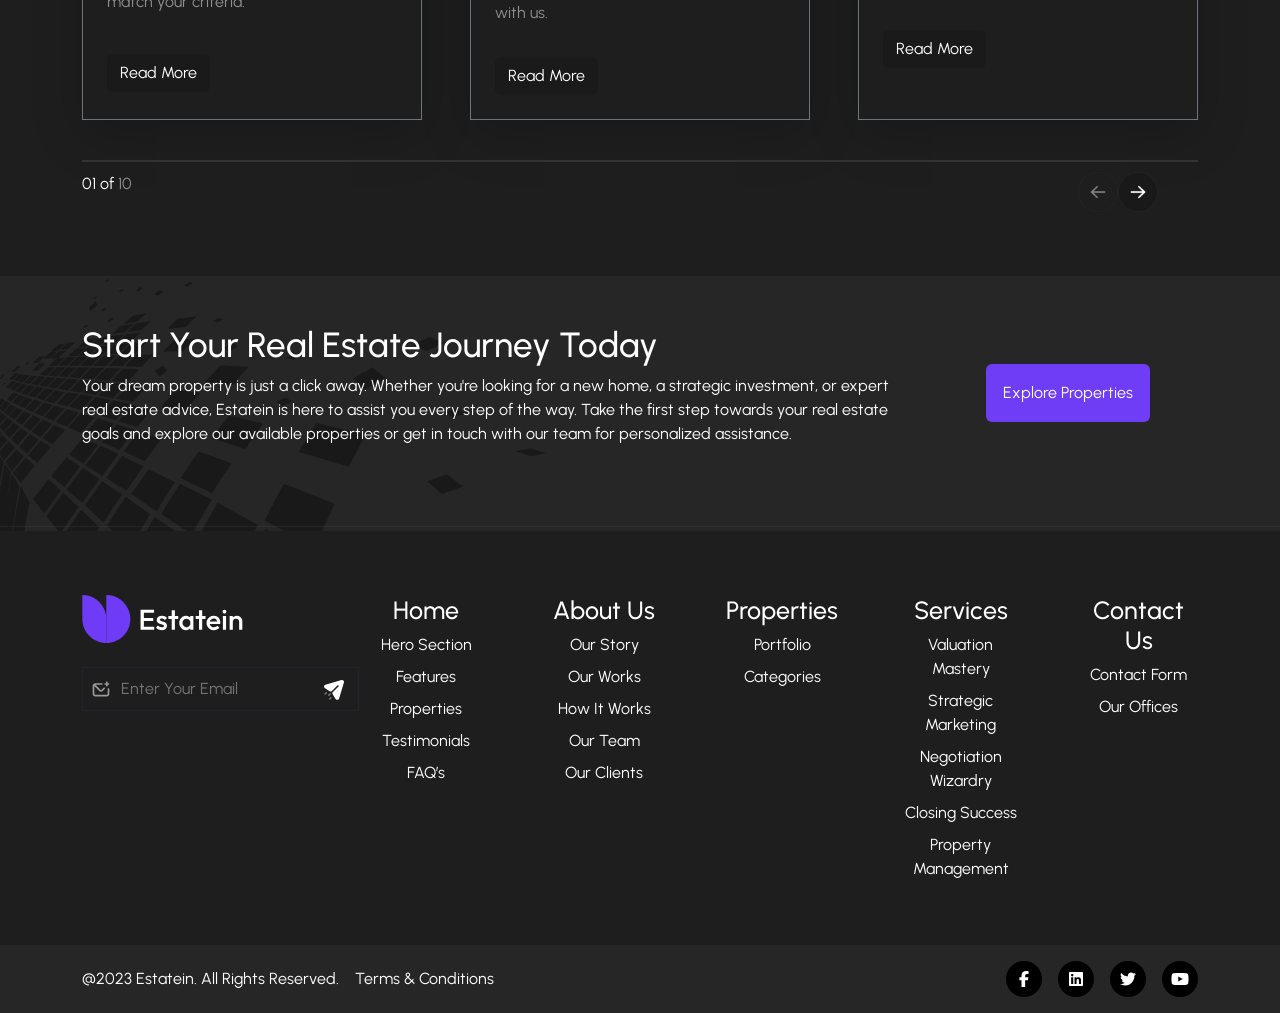
==== commit 9d6c015f: "final step" ====
--- a/index.html
+++ b/index.html
@@ -1,126 +1,93 @@
 <!DOCTYPE html>
 <html lang="en">
-  <head>
-    <meta charset="utf-8" />
-    <meta name="viewport" content="width=device-width, initial-scale=1" />
-    <title>Estatein</title>
-    <!-- font family -->
-    <link rel="preconnect" href="https://fonts.googleapis.com" />
-    <link rel="preconnect" href="https://fonts.gstatic.com" crossorigin />
-     <!-- Meta Description for SEO -->
-  <meta name="description" content="Find your dream property with Estatein. Explore luxury homes, modern apartments, and investment opportunities — all in one place." />
-
-    <link
-      href="https://fonts.googleapis.com/css2?family=Urbanist:ital,wght@0,100..900;1,100..900&display=swap"
-      rel="stylesheet"
-    />
-
-    <link
-      rel="icon"
-      href="./assets/img/logo-in-title.svg"
-      alt="logo in title"
-    />
-    <link
-      href="https://cdn.jsdelivr.net/npm/bootstrap@5.3.8/dist/css/bootstrap.min.css"
-      rel="stylesheet"
-      integrity="sha384-sRIl4kxILFvY47J16cr9ZwB07vP4J8+LH7qKQnuqkuIAvNWLzeN8tE5YBujZqJLB"
-      crossorigin="anonymous"
-    />
-    <link rel="stylesheet" href="./assets/css/main.css" />
-    <link rel="stylesheet" href="./assets/css/home.css" />
-  </head>
-  <body>
-    <div
-      class="container-fluid d-flex justify-content-between align-items-center above-nav w-100"
-    >
-      <div class="d-flex gap-2 text-light p-2 mx-auto">
-        <p class="mb-0">✨Discover Your Dream Property with Estatein</p>
-        <a class="text-light" href="#">Learn More</a>
-      </div>
-      <div
-        class="d-flex justify-content-center align-items-center rounded-circle bg-x-icon x-icon"
-      >
-        <svg
-          xmlns="http://www.w3.org/2000/svg"
-          height="10"
-          width="10"
-          viewBox="0 0 640 640"
-        >
-          <!--!Font Awesome Free v7.1.0 by @fontawesome - https://fontawesome.com License - https://fontawesome.com/license/free Copyright 2025 Fonticons, Inc.-->
-          <path
-            fill="#ffffff"
-            d="M183.1 137.4C170.6 124.9 150.3 124.9 137.8 137.4C125.3 149.9 125.3 170.2 137.8 182.7L275.2 320L137.9 457.4C125.4 469.9 125.4 490.2 137.9 502.7C150.4 515.2 170.7 515.2 183.2 502.7L320.5 365.3L457.9 502.6C470.4 515.1 490.7 515.1 503.2 502.6C515.7 490.1 515.7 469.8 503.2 457.3L365.8 320L503.1 182.6C515.6 170.1 515.6 149.8 503.1 137.3C490.6 124.8 470.3 124.8 457.8 137.3L320.5 274.7L183.1 137.4z"
-          />
-        </svg>
-      </div>
+
+<head>
+  <meta charset="utf-8" />
+  <meta name="viewport" content="width=device-width, initial-scale=1" />
+  <title>Estatein</title>
+<meta name="description" content="Explore premium real estate opportunities with Estatein. Find luxury homes, secure investments, and expert guidance to unlock your property’s true potential.">
+<meta name="keywords" content="Real Estate, Properties, Luxury Homes, Investment, Buy Property, Estatein, Rent Property, Real Estate Agency">
+<meta name="author" content="Estatein">
+
+  <!-- font family -->
+  <link rel="preconnect" href="https://fonts.googleapis.com" />
+  <link rel="preconnect" href="https://fonts.gstatic.com" crossorigin />
+  <!-- Meta Description for SEO -->
+  <meta name="description"
+    content="Find your dream property with Estatein. Explore luxury homes, modern apartments, and investment opportunities — all in one place." />
+
+  <link href="https://fonts.googleapis.com/css2?family=Urbanist:ital,wght@0,100..900;1,100..900&display=swap"
+    rel="stylesheet" />
+
+  <link rel="icon" href="./assets/img/logo-in-title.svg" alt="logo in title" />
+  <link href="https://cdn.jsdelivr.net/npm/bootstrap@5.3.8/dist/css/bootstrap.min.css" rel="stylesheet"
+    integrity="sha384-sRIl4kxILFvY47J16cr9ZwB07vP4J8+LH7qKQnuqkuIAvNWLzeN8tE5YBujZqJLB" crossorigin="anonymous" />
+  <link rel="stylesheet" href="./assets/css/main.css" />
+  <link rel="stylesheet" href="./assets/css/home.css" />
+</head>
+
+<body>
+  <div class="container-fluid d-flex justify-content-between align-items-center above-nav w-100">
+    <div class="d-flex gap-2 text-light p-2 mx-auto">
+      <p class="mb-0">✨Discover Your Dream Property with Estatein</p>
+      <a class="text-light" href="#">Learn More</a>
     </div>
-    <nav
-      class="navbar navbar-expand-lg bg-navbar navbar-dark position-sticky z-1 top-0"
-    >
-      <div class="container">
-        <a class="navbar-brand d-none d-lg-block" href="./index.html"
-          ><img src="./assets/img/Logo-for-desktop.svg" alt="logo"
-        /></a>
-        <a class="navbar-brand d-none d-md-block d-lg-none" href="./index.html"
-          ><img src="./assets/img/logo-for laptop.svg" alt="logo"
-        /></a>
-        <a class="navbar-brand d-block d-md-none" href="./index.html"
-          ><img src="./assets/img/logo-for-mobile.svg" alt="logo"
-        /></a>
-        <button
-          class="navbar-toggler border-0"
-          type="button"
-          data-bs-toggle="collapse"
-          data-bs-target="#navbarSupportedContent"
-          aria-controls="navbarSupportedContent"
-          aria-expanded="false"
-          aria-label="Toggle navigation"
-        >
-          <img src="./assets/img/bars.svg" alt="bars" />
-        </button>
-        <div class="collapse navbar-collapse" id="navbarSupportedContent">
-          <ul class="navbar-nav mx-auto gap-2">
-            <li class="nav-item p-2">
-              <a
-                class="nav-link active font"
-                aria-current="page"
-                href="./index.html"
-                >Home</a
-              >
-            </li>
-            <li class="nav-item p-2">
-              <a class="nav-link font p-3" href="./html/about.html">About Us</a>
-            </li>
-            <li class="nav-item p-2">
-              <a class="nav-link font p-3" href="./html/Properties.html"
-                >Properties</a
-              >
-            </li>
-            <li class="nav-item p-2">
-              <a class="nav-link font p-3" href="./html/Services.html"
-                >Services</a
-              >
-            </li>
-          </ul>
-         
-          <a class="nav-link contact text-light font active" href="./html/Contact.html">Contact Us</a>
-           <a class="nav-link active  font text-center ms-2">
-    <button type="button" class="btn text-light px-4 py-2" data-bs-toggle="modal" data-bs-target="#loginModal">
-      Sign In
-    </button>
-   </a>
-
-      <span class="border-start border-secondary d-none d-lg-block mx-2" style="height:25px;"></span>
-   <a class="nav-link active  font text-center ms-2">
-    <button type="button" class="btn bg-main-color text-light sign-in-up px-4 py-2" data-bs-toggle="modal" data-bs-target="#signupModal">
-      Sign Up
-    </button>
-   </a>
-
-        </div>
-      </div>
-    </nav>
- <div class="modal fade bg_dark" id="loginModal" tabindex="-1" aria-labelledby="loginModalLabel" aria-hidden="true">
+    <div class="d-flex justify-content-center align-items-center rounded-circle bg-x-icon x-icon">
+      <svg xmlns="http://www.w3.org/2000/svg" height="10" width="10" viewBox="0 0 640 640">
+        <!--!Font Awesome Free v7.1.0 by @fontawesome - https://fontawesome.com License - https://fontawesome.com/license/free Copyright 2025 Fonticons, Inc.-->
+        <path fill="#ffffff"
+          d="M183.1 137.4C170.6 124.9 150.3 124.9 137.8 137.4C125.3 149.9 125.3 170.2 137.8 182.7L275.2 320L137.9 457.4C125.4 469.9 125.4 490.2 137.9 502.7C150.4 515.2 170.7 515.2 183.2 502.7L320.5 365.3L457.9 502.6C470.4 515.1 490.7 515.1 503.2 502.6C515.7 490.1 515.7 469.8 503.2 457.3L365.8 320L503.1 182.6C515.6 170.1 515.6 149.8 503.1 137.3C490.6 124.8 470.3 124.8 457.8 137.3L320.5 274.7L183.1 137.4z" />
+      </svg>
+    </div>
+  </div>
+  <nav class="navbar navbar-expand-lg bg-navbar navbar-dark position-sticky z-1 top-0">
+    <div class="container">
+      <a class="navbar-brand d-none d-lg-block" href="./index.html"><img src="./assets/img/Logo-for-desktop.svg"
+          alt="logo" /></a>
+      <a class="navbar-brand d-none d-md-block d-lg-none" href="./index.html"><img
+          src="./assets/img/logo-for laptop.svg" alt="logo" /></a>
+      <a class="navbar-brand d-block d-md-none" href="./index.html"><img src="./assets/img/logo-for-mobile.svg"
+          alt="logo" /></a>
+      <button class="navbar-toggler border-0" type="button" data-bs-toggle="collapse"
+        data-bs-target="#navbarSupportedContent" aria-controls="navbarSupportedContent" aria-expanded="false"
+        aria-label="Toggle navigation">
+        <img src="./assets/img/bars.svg" alt="bars" />
+      </button>
+      <div class="collapse navbar-collapse" id="navbarSupportedContent">
+        <ul class="navbar-nav mx-auto gap-2">
+          <li class="nav-item p-2">
+            <a class="nav-link active font" aria-current="page" href="./index.html">Home</a>
+          </li>
+          <li class="nav-item p-2">
+            <a class="nav-link font p-3" href="./html/about.html">About Us</a>
+          </li>
+          <li class="nav-item p-2">
+            <a class="nav-link font p-3" href="./html/Properties.html">Properties</a>
+          </li>
+          <li class="nav-item p-2">
+            <a class="nav-link font p-3" href="./html/Services.html">Services</a>
+          </li>
+        </ul>
+
+        <a class="nav-link contact text-light font active" href="./html/Contact.html">Contact Us</a>
+        <a class="nav-link active  font text-center ms-2">
+          <button type="button" class="btn text-light px-4 py-2" data-bs-toggle="modal" data-bs-target="#loginModal">
+            Sign In
+          </button>
+        </a>
+
+        <span class="border-start border-secondary d-none d-lg-block mx-2" style="height:25px;"></span>
+        <a class="nav-link active  font text-center ms-2">
+          <button type="button" class="btn bg-main-color text-light sign-in-up px-4 py-2" data-bs-toggle="modal"
+            data-bs-target="#signupModal">
+            Sign Up
+          </button>
+        </a>
+
+      </div>
+    </div>
+  </nav>
+  <div class="modal fade modal-bg" id="loginModal" tabindex="-1" aria-labelledby="loginModalLabel" aria-hidden="true">
     <div class="modal-dialog  modal-dialog-centered">
       <div class="modal-content bg_dark text-white">
         <div class="modal-header border-0 d-flex flex-column align-items-center gap-2">
@@ -154,753 +121,704 @@
 
             <button type="submit" class="btn bg-main-color sign-in-up text-white w-100 mb-3">Sign In</button>
 
-            <p class="create-link mb-0">Don't have an account? <a href="#" class="main-text" data-bs-toggle="modal" data-bs-target="#signupModal" data-bs-dismiss="modal">Create one</a></p>
+            <p class="create-link mb-0">Don't have an account? <a href="#" class="main-text" data-bs-toggle="modal"
+                data-bs-target="#signupModal" data-bs-dismiss="modal">Create one</a></p>
           </form>
         </div>
       </div>
     </div>
   </div>
 
-<div class="modal fade bg_dark" id="signupModal" tabindex="-1" aria-labelledby="signupModalLabel" aria-hidden="true">
-  <div class="modal-dialog modal-dialog-centered">
-    <div class="modal-content bg_dark text-white">
-      <div class="modal-header d-flex flex-column align-items-center gap-2 border-0">
-        <img src="./assets/img/logo-in-title.svg" alt="logo">
-        <h2 class="modal-title fs-4" id="signupModalLabel">Create Account</h2>
-      </div>
-
-      <div class="modal-body text-center">
-        <p class="mb-4 text-white">Fill out the form to create a new account</p>
-
-        <form>
-          <div class="mb-3 text-start">
-            <label for="signup-name" class="form-label">Full Name</label>
-            <input type="text" class="form-control text-white bg-transparent" id="signup-name" placeholder="Full Name">
-          </div>
-
-          <div class="mb-3 text-start">
-            <label for="signup-email" class="form-label">Email</label>
-            <input type="email" class="form-control text-white bg-transparent" id="signup-email" placeholder="Email">
-          </div>
-
-          <div class="mb-3 text-start">
-            <label for="signup-password" class="form-label">Password</label>
-            <input type="password" class="form-control text-white bg-transparent" id="signup-password" placeholder="Password">
-          </div>
-
-          <div class="mb-3 text-start">
-            <label for="signup-confirm" class="form-label">Confirm Password</label>
-            <input type="password" class="form-control text-white bg-transparent" id="signup-confirm" placeholder="Confirm Password">
-          </div>
-
-          <button type="submit" class="btn bg-main-color sign-in-up text-white w-100 mb-3">Sign Up</button>
-
-          <p class="create-link mb-0">Already have an account?
-            <a href="#" class="main-text" data-bs-toggle="modal" data-bs-target="#loginModal" data-bs-dismiss="modal">
-              Sign In
-            </a>
-          </p>
-        </form>
+  <div class="modal fade modal-bg" id="signupModal" tabindex="-1" aria-labelledby="signupModalLabel" aria-hidden="true">
+    <div class="modal-dialog modal-dialog-centered">
+      <div class="modal-content bg_dark text-white">
+        <div class="modal-header d-flex flex-column align-items-center gap-2 border-0">
+          <img src="./assets/img/logo-in-title.svg" alt="logo">
+          <h2 class="modal-title fs-4" id="signupModalLabel">Create Account</h2>
+        </div>
+
+        <div class="modal-body text-center">
+          <p class="mb-4 text-white">Fill out the form to create a new account</p>
+
+          <form>
+            <div class="mb-3 text-start">
+              <label for="signup-name" class="form-label">Full Name</label>
+              <input type="text" class="form-control text-white bg-transparent" id="signup-name"
+                placeholder="Full Name">
+            </div>
+
+            <div class="mb-3 text-start">
+              <label for="signup-email" class="form-label">Email</label>
+              <input type="email" class="form-control text-white bg-transparent" id="signup-email" placeholder="Email">
+            </div>
+
+            <div class="mb-3 text-start">
+              <label for="signup-password" class="form-label">Password</label>
+              <input type="password" class="form-control text-white bg-transparent" id="signup-password"
+                placeholder="Password">
+            </div>
+
+            <div class="mb-3 text-start">
+              <label for="signup-confirm" class="form-label">Confirm Password</label>
+              <input type="password" class="form-control text-white bg-transparent" id="signup-confirm"
+                placeholder="Confirm Password">
+            </div>
+
+            <button type="submit" class="btn bg-main-color sign-in-up text-white w-100 mb-3">Sign Up</button>
+
+            <p class="create-link mb-0">Already have an account?
+              <a href="#" class="main-text" data-bs-toggle="modal" data-bs-target="#loginModal" data-bs-dismiss="modal">
+                Sign In
+              </a>
+            </p>
+          </form>
+        </div>
       </div>
     </div>
   </div>
-</div>
-
-    <main>
-      <section class="hero position-relative">
-        <div class="container-fluid">
-          <div class="row bg_dark">
-            <div class="left-side-hero col-12 col-lg-5 offset-lg-1  text-white mt-5 d-flex flex-column gap-3 py-5 animate-left bg_dark">
-              <h1 class="mb-3 fs-1 fw-bold">
-                Discover Your Dream Property with Estatein
-              </h1>
+
+  <main>
+    <section class="hero position-relative">
+      <div class="container-fluid">
+        <div class="row bg_dark">
+          <div
+            class="left-side-hero col-12 col-lg-5 offset-lg-1  text-white mt-5 d-flex flex-column gap-3 py-5 animate-left bg_dark">
+            <h1 class="mb-3 fs-1  fw-bold">
+              Discover Your Dream Property with Estatein
+            </h1>
+            <p>
+              Your journey to finding the perfect property begins here.
+              Explore our listings to find the home that matches your dreams.
+            </p>
+            <div class="hero-btn d-flex flex-wrap gap-3 justify-content-start">
+              <button type="button" class="btn btn-outline-secondary text-white p-3">
+                Learn More
+              </button>
+              <button type="button" class="btn main-bg text-white p-3 main-btn-hero">
+                Browse Properties
+              </button>
+            </div>
+            <div class="hero-counter d-flex flex-wrap gap-4 mt-3">
+              <div class="sec-bg p-3 border Statistics-Section border-dark rounded">
+                <span class="fw-bold fs-5">200+</span>
+                <p>Happy Customers</p>
+              </div>
+              <div class="sec-bg p-3 border Statistics-Section border-dark rounded">
+                <span class="fw-bold fs-5">10k+</span>
+                <p>Properties For Clients</p>
+              </div>
+              <div class="sec-bg p-3 border Statistics-Section border-dark rounded">
+                <span class="fw-bold fs-5">16+</span>
+                <p>Years of Experience</p>
+              </div>
+            </div>
+          </div>
+          <div class="right-side-hero offset-lg-1 col-lg-5 col-12 animate-right">
+            <img src="./assets/img/blue-building.webp" class="w-100 h-100 d-none d-xxl-block"
+              alt="blue bulding in the dark" />
+            <img src="./assets/img/blue-bulding-laptop.webp" class="w-100 h-100 d-none d-xl-block d-xxl-none"
+              alt="blue bulding in the dark" />
+            <img src="./assets/img/blue-bulding-mobile.webp" class="w-100 h-100 d-block d-xl-none"
+              alt="blue bulding in the dark" />
+          </div>
+        </div>
+
+      </div>
+
+      <img src="./assets/img/Sub Container.webp" alt="circular button with arrow and text 'Discover Your Dream Property"
+        class="sub-container-img " />
+      <!-- <div class="hh text-white bg-danger">hanadi</div> -->
+
+    </section>
+
+    <section class="services py-3 ">
+      <div class="container-fluid">
+        <div class="row bg_dark p-4 g-1">
+          <div class="service col-lg-3 col-xl-3 col-xxl-3 col-md-4  col-6 bg__grey py-3 border__dark rounded-3">
+            <div class="arrow d-flex justify-content-end px-2">
+              <img src="./assets/img/services/arrow.svg" alt="arrow">
+            </div>
+            <div class="d-flex flex-column align-items-center justify-content-center gap-2">
+              <img src="./assets/img/services/icon-home.svg" class="move-img"
+                alt="modern house icon representing finding your dream home" />
+              <p class="text-white text-center">Find Your Dream Home</p>
+            </div>
+
+          </div>
+          <div class="service col-lg-3 col-xl-3 col-xxl-3 col-md-4 col-6 bg__grey py-3 border__dark rounded-3">
+            <div class="arrow d-flex justify-content-end px-2">
+              <img src="./assets/img/services/arrow.svg" alt="arrow">
+            </div>
+            <div class="d-flex flex-column align-items-center justify-content-center gap-2">
+              <img src="./assets/img/services/icon-value.svg" class="move-img"
+                alt="wallet or money icon representing unlocking property value" />
+              <p class="text-white text-center">Unlock Property Value</p>
+            </div>
+          </div>
+          <div class="service col-lg-3 col-xl-3 col-xxl-3 col-md-4 col-6 bg__grey py-3 border__dark rounded-3">
+            <div class="arrow d-flex justify-content-end px-2">
+              <img src="./assets/img/services/arrow.svg" alt="arrow">
+            </div>
+            <div class="d-flex flex-column align-items-center justify-content-center gap-2">
+              <img src="./assets/img/services/icon-management.svg" class="move-img"  alt="building icon representing property management services" />
+              <p class="text-white text-center">Effortless Property Management</p>
+            </div>
+          </div>
+          <div class="service col-lg-3 col-xl-3 col-xxl-3 col-md-4 col-6 bg__grey py-3 border__dark rounded-3">
+            <div class="arrow d-flex justify-content-end px-2">
+              <img src="./assets/img/services/arrow.svg" alt="arrow">
+            </div>
+            <div class="d-flex flex-column align-items-center justify-content-center gap-2">
+              <img src="./assets/img/services/icon-investment.svg" class="move-img"
+                alt="light bulb icon representing smart real estate investments" />
+              <p class="text-white text-center">Smart Investments, Informed Decisions</p>
+            </div>
+          </div>
+        </div>
+      </div>
+
+    </section>
+    <section class="featured-properties  py-5">
+      <div class="container">
+        <div class="row">
+          <div class="col-12 col-lg-9 col-xl-9 col-xxl-9 p-2 mb-5">
+            <h2 class="text-white ">Featured Properties</h2>
+            <p class="text-white">Explore our handpicked selection of featured properties. Each listing offers a glimpse
+              into exceptional homes and investments available through Estatein. Click "View Details" for more
+              information.</p>
+          </div>
+          <div
+            class="col-12 col-lg-3  col-xl-3 col-xxl-3 d-none d-lg-flex d-xl-flex d-xxl-flex p-2 d-flex justify-content-center align-items-center ">
+            <button class="btn btn__dark featured-properties-btn-bg   text-white py-2 px-4">
+              View All Properties
+            </button>
+
+          </div>
+
+
+        </div>
+        <div class="featured d-flex gap-3 flex-wrap">
+          <div class="p-4 featured-content shadow-sm bg_dark border border-secondary">
+            <div class="">
+              <img src="./assets/img/Featured Properties/Image (1).webp"
+                alt="Modern seaside villa with pool and minimalist architecture, 4-bedroom 3-bathroom property">
+
+            </div>
+            <div class="d-flex flex-column gap-2">
+              <h3 class="text-white">Seaside Serenity Villa</h3>
+              <p class="text-white-50">A stunning 4-bedroom, 3-bathroom villa in a peaceful suburban
+                neighborhood...<span><a href="#" class="text-white">Read More</a></span></p>
+            </div>
+            <div class="d-flex gap-1">
+              <div
+                class=" bg__grey rounded-5 d-flex justify-content-center align-items-center px-2 gap-1 border border-secondary">
+                <img src="./assets/img/Featured Properties/Icon (1).svg" alt="bedrom"
+                  class="icon-in-featured-properties">
+                <a class="text-white text-decoration-none">
+                  4-Bedroom
+                </a>
+              </div>
+              <div
+                class=" bg__grey rounded-5  d-flex justify-content-center align-items-center px-2 gap-1 border border-secondary">
+                <img src="./assets/img/Featured Properties/Icon (2).svg" alt="bathroom"
+                  class="icon-in-featured-properties"><a class="text-white text-decoration-none">3-Bathroom</a></div>
+              <div
+                class=" bg__grey rounded-5 d-flex justify-content-center align-items-center px-2 gap-1 border border-secondary">
+                <img src="./assets/img/Featured Properties/Icon (3).svg" alt="villa"
+                  class="icon-in-featured-properties"><a class="text-white text-decoration-none">Villa</a></div>
+            </div>
+            <div class="d-flex  justify-content-between ">
+              <div class="d-flex flex-column gap-1 p-2">
+                <span class="text-white-50">price</span>
+                <p class="text-white">$550,000</p>
+              </div>
+              <div class="p-2 d-flex justify-content-center align-items-center">
+                <a href="./html/Property-Details.html" class="btn main-btn-hero px-3 main-bg text-white">View Property
+                  Details</a>
+              </div>
+            </div>
+          </div>
+          <div
+            class="p-4 featured-content d-none d-lg-block d-xl-block d-xxl-block bg_dark shadow-sm border border-secondary">
+            <div class="">
+              <img src="./assets/img/Featured Properties/Image (2).webp"
+                alt="Contemporary city apartment buildings with panoramic skyline view, 2-bedroom property">
+
+            </div>
+            <div class="d-flex flex-column gap-2">
+              <h3 class="text-white">Metropolitan Haven</h3>
+              <p class="text-white-50">A chic and fully-furnished 2-bedroom apartment with panoramic city views...
+                <span><a href="#" class="text-white">Read More</a></span></p>
+            </div>
+            <div class="d-flex gap-1">
+              <div
+                class=" bg__grey rounded-5 d-flex justify-content-center align-items-center px-2 gap-1 border border-secondary">
+                <img src="./assets/img/Featured Properties/Icon (1).svg" alt="bedroom"
+                  class="icon-in-featured-properties">
+                <a class="text-white text-decoration-none ">
+                  2-Bedroom
+                </a>
+              </div>
+              <div
+                class=" bg__grey rounded-5  d-flex justify-content-center align-items-center px-2 gap-1 border border-secondary">
+                <img src="./assets/img/Featured Properties/Icon (2).svg" alt="bathroom"
+                  class="icon-in-featured-properties"><a class="text-white text-decoration-none ">2-Bathroom</a></div>
+              <div
+                class=" bg__grey rounded-5 d-flex justify-content-center align-items-center px-2 gap-1 border border-secondary">
+                <img src="./assets/img/Featured Properties/Icon (3).svg" alt="villa"
+                  class="icon-in-featured-properties"><a class="text-white text-decoration-none ">Villa</a></div>
+            </div>
+            <div class="d-flex  justify-content-between ">
+              <div class="d-flex flex-column gap-1 p-2">
+                <span class="text-white-50">price</span>
+                <p class="text-white">$550,000</p>
+              </div>
+              <div class="p-2 d-flex justify-content-center align-items-center">
+                <a href="./html/Property-Details.html" class="btn main-btn-hero px-3 main-bg text-white">View Property
+                  Details</a>
+              </div>
+            </div>
+          </div>
+          <div class="p-4  featured-content d-none d-xl-block d-xxl-block bg_dark shadow-sm border border-secondary">
+            <div class="">
+              <img src="./assets/img/Featured Properties/Image (3).webp"
+                alt="Elegant modern townhouse with city view at sunset, 3-bedroom 2.5-bathroom property">
+
+            </div>
+            <div class="d-flex flex-column gap-2">
+              <h3 class="text-white">Rustic Retreat Cottage</h3>
+              <p class="text-white-50">An elegant 3-bedroom, 2.5-bathroom townhouse in a gated community...<span><a
+                    href="#" class="text-white">Read More</a></span></p>
+            </div>
+            <div class="d-flex gap-1">
+              <div
+                class=" bg__grey rounded-5 d-flex justify-content-center align-items-center px-2 gap-1 border border-secondary">
+                <img src="./assets/img/Featured Properties/Icon (1).svg" alt="bedroom"
+                  class="icon-in-featured-properties">
+                <a class="text-white text-decoration-none ">
+                  3-Bedroom
+                </a>
+              </div>
+              <div
+                class=" bg__grey rounded-5  d-flex justify-content-center align-items-center px-2 gap-1 border border-secondary">
+                <img src="./assets/img/Featured Properties/Icon (2).svg" alt="bathroom"
+                  class="icon-in-featured-properties"><a class="text-white text-decoration-none">3-Bathroom</a></div>
+              <div
+                class=" bg__grey rounded-5 d-flex justify-content-center align-items-center px-2 gap-1 border border-secondary">
+                <img src="./assets/img/Featured Properties/Icon (3).svg" alt="villa"
+                  class="icon-in-featured-properties"><a class="text-white text-decoration-none ">Villa</a></div>
+            </div>
+            <div class="d-flex  justify-content-between ">
+              <div class="d-flex flex-column gap-1 p-2">
+                <span class="text-white-50">price</span>
+                <p class="text-white">$550,000</p>
+              </div>
+              <div class="p-2 d-flex justify-content-center align-items-center">
+                <a href="./html/Property-Details.html" class="btn main-btn-hero px-3 main-bg text-white">View Property
+                  Details</a>
+              </div>
+            </div>
+          </div>
+        </div>
+        <div class="d-flex flex-column end-featured-properties ">
+
+          <div class="d-flex justify-content-between">
+            <div class=" d-flex align-items-center  d-lg-none d-xl-none d-xxl-none">
+              <button class="btn btn__dark featured-properties-btn-bg   text-white py-2 px-4">
+                View All Properties
+              </button>
+
+            </div>
+            <div class="mt__10 d-none  d-lg-block  d-xl-block d-xxl-block">
+              <p class="text-white">01 of<span class="text-white-50"> 60 </span> </p>
+            </div>
+            <div class="d-flex mt__10  btn-next-befor align-items-center justify-content-between">
+              <img src="./assets/img/Featured Properties/Button (1).png" alt="arrow-next">
+              <div class=" d-flex flex-fill  d-lg-none d-xl-none d-xxl-none">
+                <p class="text-white m-0">01 of <span class="text-white-50"> 60 </span> </p>
+              </div>
+              <img src="./assets/img/Featured Properties/Button.png" alt="arrow-befor">
+            </div>
+          </div>
+        </div>
+      </div>
+    </section>
+    <section class="Clients py-5">
+      <div class="container">
+        <div class="row">
+          <div class="col-12 col-lg-9 col-xl-9 col-xxl-9 p-2 mb-5">
+            <h2 class="text-white ">What Our Clients Say</h2>
+            <p class="text-white">Read the success stories and heartfelt testimonials from our valued clients. Discover
+              why they chose Estatein for their real estate needs.</p>
+          </div>
+          <div
+            class="col-12 col-lg-3 col- col-xl-3 col-xxl-3 d-none  d-lg-flex d-xl-flex d-xxl-flex p-2 d-flex justify-content-center align-items-center ">
+            <button class="btn btn__dark featured-properties-btn-bg   text-white py-2 px-4">
+              View All Testimonials
+            </button>
+
+          </div>
+
+        </div>
+        <div class="client d-flex gap-5 flex-wrap">
+          <div class="client-content shadow-lg border border-secondary ">
+            <div class="d-flex gap-1 py-4 px-4">
+              <img src="./assets/img/clients/Sub Container (1).png" alt="star">
+              <img src="./assets/img/clients/Sub Container (1).png" alt="star">
+              <img src="./assets/img/clients/Sub Container (1).png" alt="star">
+              <img src="./assets/img/clients/Sub Container (1).png" alt="star">
+              <img src="./assets/img/clients/Sub Container (1).png" alt="star">
+            </div>
+            <div class="px-4">
+              <h3 class="text-white">Exceptional Service!</h3>
+              <p class="text-white mt-0">Our experience with Estatein was outstanding. Their team's dedication and
+                professionalism made finding our dream home a breeze. Highly recommended!</p>
+            </div>
+            <div class="d-flex gap-3 p-4 profile ">
+              <img src="./assets/img/clients/Profile.png"
+                alt="Portrait of Wade Warren, Estatein client from California, USA">
+              <div class="info d-flex flex-column justify-content-center align-items-start">
+                <h4 class="text-white">Wade Warren</h4>
+                <p class="mt-0 text-white-50">USA, California</p>
+              </div>
+            </div>
+          </div>
+          <div class="client-content shadow-lg border border-secondary d-none d-xl-block d-xxl-block d-lg-block ">
+            <div class="d-flex gap-1 py-4 px-4">
+              <img src="./assets/img/clients/Sub Container (1).png" alt="star">
+              <img src="./assets/img/clients/Sub Container (1).png" alt="star">
+              <img src="./assets/img/clients/Sub Container (1).png" alt="star">
+              <img src="./assets/img/clients/Sub Container (1).png" alt="star">
+              <img src="./assets/img/clients/Sub Container (1).png" alt="star">
+            </div>
+            <div class="px-4">
+              <h3 class="text-white">Efficient and Reliable</h3>
+              <p class="text-white mt-0">Estatein provided us with top-notch service. They helped us sell our property
+                quickly and at a great price. We couldn't be happier with the results.</p>
+            </div>
+            <div class="d-flex gap-3 p-4 profile ">
+              <img src="./assets/img/clients/Profile (1).png"
+                alt="Portrait of Emelie Thomson, Estatein client from Florida, USA">
+              <div class="info d-flex flex-column justify-content-center align-items-start">
+                <h4 class="text-white">Emelie Thomson</h4>
+                <p class="mt-0 text-white-50">USA, Florida</p>
+              </div>
+            </div>
+          </div>
+          <div class="client-content shadow-lg border border-secondary d-none d-xl-block d-xxl-block ">
+            <div class="d-flex gap-1 py-4 px-4">
+              <img src="./assets/img/clients/Sub Container (1).png" alt="star">
+              <img src="./assets/img/clients/Sub Container (1).png" alt="star">
+              <img src="./assets/img/clients/Sub Container (1).png" alt="star">
+              <img src="./assets/img/clients/Sub Container (1).png" alt="star">
+              <img src="./assets/img/clients/Sub Container (1).png" alt="star">
+            </div>
+            <div class="px-4">
+              <h3 class="text-white">Trusted Advisors</h3>
+              <p class="text-white mt-0">The Estatein team guided us through the entire buying process. Their knowledge
+                and commitment to our needs were impressive. Thank you for your support!</p>
+            </div>
+            <div class="d-flex gap-3 p-4 profile ">
+              <img src="./assets/img/clients/Profile (2).png"
+                alt="Portrait of John Mans, Estatein client from Nevada, USA">
+              <div class="info d-flex flex-column justify-content-center align-items-start">
+                <h4 class="text-white">John Mans</h4>
+                <p class="mt-0 text-white-50">USA, Nevada</p>
+              </div>
+            </div>
+          </div>
+
+
+        </div>
+        <div class="d-flex flex-column end-featured-properties ">
+
+          <div class="d-flex justify-content-between">
+            <div class=" d-flex align-items-center  d-lg-none d-xl-none d-xxl-none">
+              <button class="btn btn__dark featured-properties-btn-bg   text-white py-2 px-4">
+                View All Testimonials
+              </button>
+
+            </div>
+            <div class="mt__10 d-none  d-lg-block d-xl-block d-xxl-block">
+              <p class="text-white">01 of<span class="text-white-50"> 10 </span> </p>
+            </div>
+            <div class="d-flex mt__10  btn-next-befor align-items-center justify-content-between">
+              <img src="./assets/img/Featured Properties/Button (1).png" alt="arrow-next">
+              <div class=" d-flex flex-fill  d-lg-none d-xl-none d-xxl-none">
+                <p class="text-white m-0">01 of <span class="text-white-50"> 10 </span> </p>
+              </div>
+              <img src="./assets/img/Featured Properties/Button.png" alt="arrow-befor">
+            </div>
+          </div>
+        </div>
+      </div>
+    </section>
+    <section class="FAQ py-5">
+      <div class="container">
+        <div class="row">
+          <div class="col-12 col-lg-9 col-xl-9 col-xxl-9 p-2 mb-5">
+            <h2 class="text-white ">Frequently Asked Questions</h2>
+            <p class="text-white-50">Find answers to common questions about Estatein's services, property listings, and
+              the real estate process. We're here to provide clarity and assist you every step of the way.</p>
+          </div>
+          <div
+            class="col-12 col-lg-3 col- col-xl-3 col-xxl-3 d-none  d-lg-flex d-xl-flex d-xxl-flex p-2 d-flex justify-content-center align-items-center ">
+            <button class="btn btn__dark featured-properties-btn-bg   text-white py-2 px-4">
+              View All FAQ’s
+            </button>
+
+          </div>
+
+        </div>
+        <div class="client d-flex gap-5 flex-wrap">
+          <div
+            class="client-content shadow-lg border border-secondary p-4 d-flex flex-column gap-4 align-items-start justify-content-start">
+
+            <h3 class="fs-3 text-white">How do I search for properties on Estatein?</h3>
+            <p class="mt-0 text-white-50">Learn how to use our user-friendly search tools to find properties that match
+              your criteria.</p>
+            <button class="btn bg_dark text-white btn_dark__hover">Read More</button>
+          </div>
+          <div
+            class="client-content shadow-lg border border-secondary p-4 d-flex d-none d-xl-flex d-xxl-flex d-lg-flex flex-column gap-3 align-items-start justify-content-start ">
+
+            <h3 class="fs-4 text-white">What documents do I need to sell my property through Estatein?</h3>
+            <p class="mt-0 text-white-50">Find out about the necessary documentation for listing your property with us.
+            </p>
+            <button class="btn bg_dark text-white btn_dark__hover">Read More</button>
+          </div>
+          <div
+            class="client-content shadow-lg border border-secondary p-4 d-flex d-none d-xl-flex d-xxl-flex flex-column gap-4 align-items-start justify-content-start ">
+
+            <h3 class="fs-3 text-white">How can I contact an Estatein agent?</h3>
+            <p class="mt-0 text-white-50">Discover the different ways you can get in touch with our experienced agents.
+            </p>
+            <button class="btn bg_dark text-white btn_dark__hover">Read More</button>
+          </div>
+
+
+        </div>
+        <div class="d-flex flex-column end-featured-properties ">
+
+          <div class="d-flex justify-content-between">
+            <div class=" d-flex align-items-center  d-lg-none d-xl-none d-xxl-none">
+              <button class="btn btn__dark featured-properties-btn-bg   text-white py-2 px-4">
+                View All Testimonials
+              </button>
+
+            </div>
+            <div class="mt__10 d-none  d-lg-block d-xl-block d-xxl-block">
+              <p class="text-white">01 of<span class="text-white-50"> 10 </span> </p>
+            </div>
+            <div class="d-flex mt__10  btn-next-befor align-items-center justify-content-between">
+              <img src="./assets/img/Featured Properties/Button (1).png" alt="arrow-next">
+              <div class=" d-flex flex-fill d-lg-none d-xl-none d-xxl-none">
+                <p class="text-white m-0">01 of <span class="text-white-50"> 10 </span> </p>
+              </div>
+              <img src="./assets/img/Featured Properties/Button.png" alt="arrow-befor">
+            </div>
+          </div>
+        </div>
+      </div>
+    </section>
+    <section class="CTA mt-3">
+
+      <div>
+        <div class="container-lg">
+          <div class="row">
+            <div class="left-side-cta col-xxl-9 col-xl-9 col-lg-8 col-md-9 col-sm-12 left-side-CTA text-white py-5">
+              <h2>Start Your Real Estate Journey Today</h2>
               <p>
-                Your journey to finding the perfect property begins here.
-                Explore our listings to find the home that matches your dreams.
+                Your dream property is just a click away. Whether you're
+                looking for a new home, a strategic investment, or expert real
+                estate advice, Estatein is here to assist you every step of
+                the way. Take the first step towards your real estate goals
+                and explore our available properties or get in touch with our
+                team for personalized assistance.
               </p>
-              <div
-                class="hero-btn d-flex flex-wrap gap-3 justify-content-start"
-              >
-                <button
-                  type="button"
-                  class="btn btn-outline-secondary text-white p-3"
-                >
-                  Learn More
-                </button>
-                <button
-                  type="button"
-                  class="btn main-bg text-white p-3 main-btn-hero"
-                >
-                  Browse Properties
-                </button>
-              </div>
-              <div class="hero-counter d-flex flex-wrap gap-4 mt-3">
-                <div class="sec-bg p-3 border border-dark rounded">
-                  <span class="fw-bold fs-5">200+</span>
-                  <p>Happy Customers</p>
-                </div>
-                <div class="sec-bg p-3 border border-dark rounded">
-                  <span class="fw-bold fs-5">10k+</span>
-                  <p>Properties For Clients</p>
-                </div>
-                <div class="sec-bg p-3 border border-dark rounded">
-                  <span class="fw-bold fs-5">16+</span>
-                  <p>Years of Experience</p>
-                </div>
-              </div>
-            </div>
-            <div class="right-side-hero offset-lg-1 col-lg-5 col-12 animate-right">
-              <img
-                src="./assets/img/blue-building.webp"
-                class="w-100 h-100 d-none d-xxl-block"
-                alt="blue bulding in the dark"
-              />
-              <img
-                src="./assets/img/blue-bulding-laptop.webp"
-                class="w-100 h-100 d-none d-xl-block d-xxl-none"
-                alt="blue bulding in the dark"
-              />
-              <img
-                src="./assets/img/blue-bulding-mobile.webp"
-                class="w-100 h-100 d-block d-xl-none"
-                alt="blue bulding in the dark"
-              />
-            </div>
-          </div>
-         
-        </div>
-        
-           <img src="./assets/img/Sub Container.webp" alt="" class="sub-container-img "/>
-           <!-- <div class="hh text-white bg-danger">hanadi</div> -->
-       
-      </section>
-      
-      <section class="services py-3 ">
-       <div class="container-fluid">
-        <div class="row bg_dark p-4 g-1">
-         <div class="service col-lg-3 col-xl-3 col-xxl-3 col-md-4  col-6 bg__grey py-3 border__dark rounded-3">
-          <div class="arrow d-flex justify-content-end px-2">
-                <img src="./assets/img/services/arrow.svg" alt="arrow">
-               </div>
-               <div class="d-flex flex-column align-items-center justify-content-center gap-2">
-                <img src="./assets/img/services/icon-home.svg" />
-                <p class="text-white text-center">Find Your Dream Home</p>
-               </div>
-               
-         </div>
-         <div class="service col-lg-3 col-xl-3 col-xxl-3 col-md-4 col-6 bg__grey py-3 border__dark rounded-3">
-           <div class="arrow d-flex justify-content-end px-2">
-                <img src="./assets/img/services/arrow.svg" alt="arrow">
-               </div>
-               <div class="d-flex flex-column align-items-center justify-content-center gap-2">
-                <img src="./assets/img/services/icon-value.svg" />
-                <p class="text-white text-center">Unlock Property Value</p>
-               </div>
-         </div>
-         <div class="service col-lg-3 col-xl-3 col-xxl-3 col-md-4 col-6 bg__grey py-3 border__dark rounded-3">
-           <div class="arrow d-flex justify-content-end px-2">
-                <img src="./assets/img/services/arrow.svg" alt="arrow">
-               </div>
-               <div class="d-flex flex-column align-items-center justify-content-center gap-2">
-                <img src="./assets/img/services/icon-management.svg" />
-                <p class="text-white text-center">Effortless Property Management</p>
-               </div>
-         </div>
-         <div class="service col-lg-3 col-xl-3 col-xxl-3 col-md-4 col-6 bg__grey py-3 border__dark rounded-3">
-           <div class="arrow d-flex justify-content-end px-2">
-                <img src="./assets/img/services/arrow.svg" alt="arrow">
-               </div>
-               <div class="d-flex flex-column align-items-center justify-content-center gap-2">
-                <img src="./assets/img/services/icon-investment.svg" />
-                <p class="text-white text-center">Smart Investments, Informed Decisions</p>
-               </div>
-         </div>
-        </div>
-        </div>
-       
-      </section>
-      <section class="featured-properties  py-5">
-        <div class="container">
-          <div class="row"> 
-          <div class="col-12 col-lg-9 col-xl-9 col-xxl-9 p-2 mb-5">
-        <h2 class="text-white ">Featured Properties</h2>
-        <p class="text-white">Explore our handpicked selection of featured properties. Each listing offers a glimpse into exceptional homes and investments available through Estatein. Click "View Details" for more information.</p>
-    </div>
-    <div class="col-12 col-lg-3  col-xl-3 col-xxl-3 d-none d-lg-flex d-xl-flex d-xxl-flex p-2 d-flex justify-content-center align-items-center " >
-      <button class="btn btn__dark featured-properties-btn-bg   text-white py-2 px-4">
-        View All Properties
-      </button>
-
-    </div>
-
-    
-      </div>
-      <div class="featured d-flex gap-3 flex-wrap">
-    <div class="p-4 featured-content shadow-sm bg_dark border border-secondary">
-      <div class="">
-        <img src="./assets/img/Featured Properties/Image (1).webp" alt="villa">
-        
-      </div>
-      <div class="d-flex flex-column gap-2">
-        <h3 class="text-white">Seaside Serenity Villa</h3>
-        <p class="text-white-50">A stunning 4-bedroom, 3-bathroom villa in a peaceful suburban neighborhood...<span><a href="#" class="text-white">Read More</a></span></p>
-      </div>
-      <div class="d-flex gap-1">
-         <div class=" bg__grey rounded-5 d-flex justify-content-center align-items-center px-2 gap-1 border border-secondary">
-          <img src="./assets/img/Featured Properties/Icon (1).svg" alt="" class="icon-in-featured-properties">
-           <a class="text-white text-decoration-none">
-            4-Bedroom
-          </a> 
-          </div>
-         <div class=" bg__grey rounded-5  d-flex justify-content-center align-items-center px-2 gap-1 border border-secondary"><img src="./assets/img/Featured Properties/Icon (2).svg" alt="" class="icon-in-featured-properties"><a class="text-white text-decoration-none">3-Bathroom</a></div>
-         <div class=" bg__grey rounded-5 d-flex justify-content-center align-items-center px-2 gap-1 border border-secondary"><img src="./assets/img/Featured Properties/Icon (3).svg" alt="" class="icon-in-featured-properties"><a class="text-white text-decoration-none">Villa</a></div>
-      </div>
-      <div class="d-flex  justify-content-between ">
-        <div class="d-flex flex-column gap-1 p-2">
-        <span class="text-white-50">price</span>
-        <p class="text-white">$550,000</p>
-      </div>
-      <div class="p-2 d-flex justify-content-center align-items-center">
-        <button class="btn main-btn-hero px-3 main-bg text-white">View Property Details</button>
-      </div>
-      </div>
-    </div>
-    <div class="p-4 featured-content d-none d-lg-block d-xl-block d-xxl-block bg_dark shadow-sm border border-secondary">
-      <div class="">
-        <img src="./assets/img/Featured Properties/Image (2).webp" alt="villa">
-        
-      </div>
-      <div class="d-flex flex-column gap-2">
-        <h3 class="text-white">Metropolitan Haven</h3>
-        <p class="text-white-50">A chic and fully-furnished 2-bedroom apartment with panoramic city views... <span><a href="#" class="text-white">Read More</a></span></p>
-      </div>
-      <div class="d-flex gap-1">
-         <div class=" bg__grey rounded-5 d-flex justify-content-center align-items-center px-2 gap-1 border border-secondary">
-          <img src="./assets/img/Featured Properties/Icon (1).svg" alt="" class="icon-in-featured-properties">
-           <a class="text-white text-decoration-none ">
-            2-Bedroom
-          </a> 
-          </div>
-         <div class=" bg__grey rounded-5  d-flex justify-content-center align-items-center px-2 gap-1 border border-secondary"><img src="./assets/img/Featured Properties/Icon (2).svg" alt="" class="icon-in-featured-properties"><a class="text-white text-decoration-none ">2-Bathroom</a></div>
-         <div class=" bg__grey rounded-5 d-flex justify-content-center align-items-center px-2 gap-1 border border-secondary"><img src="./assets/img/Featured Properties/Icon (3).svg" alt="" class="icon-in-featured-properties"><a class="text-white text-decoration-none ">Villa</a></div>
-      </div>
-      <div class="d-flex  justify-content-between ">
-        <div class="d-flex flex-column gap-1 p-2">
-        <span class="text-white-50">price</span>
-        <p class="text-white">$550,000</p>
-      </div>
-      <div class="p-2 d-flex justify-content-center align-items-center">
-        <button class="btn main-btn-hero px-3 main-bg text-white">View Property Details</button>
-      </div>
-      </div>
-    </div>
-    <div class="p-4  featured-content d-none d-xl-block d-xxl-block bg_dark shadow-sm border border-secondary">
-      <div class="">
-        <img src="./assets/img/Featured Properties/Image (3).webp" alt="villa">
-        
-      </div>
-      <div class="d-flex flex-column gap-2">
-        <h3 class="text-white">Rustic Retreat Cottage</h3>
-        <p class="text-white-50">An elegant 3-bedroom, 2.5-bathroom townhouse in a gated community...<span><a href="#" class="text-white">Read More</a></span></p>
-      </div>
-      <div class="d-flex gap-1">
-         <div class=" bg__grey rounded-5 d-flex justify-content-center align-items-center px-2 gap-1 border border-secondary">
-          <img src="./assets/img/Featured Properties/Icon (1).svg" alt="" class="icon-in-featured-properties">
-           <a class="text-white text-decoration-none ">
-            3-Bedroom
-          </a> 
-          </div>
-         <div class=" bg__grey rounded-5  d-flex justify-content-center align-items-center px-2 gap-1 border border-secondary"><img src="./assets/img/Featured Properties/Icon (2).svg" alt="" class="icon-in-featured-properties"><a class="text-white text-decoration-none">3-Bathroom</a></div>
-         <div class=" bg__grey rounded-5 d-flex justify-content-center align-items-center px-2 gap-1 border border-secondary"><img src="./assets/img/Featured Properties/Icon (3).svg" alt="" class="icon-in-featured-properties"><a class="text-white text-decoration-none ">Villa</a></div>
-      </div> 
-     <div class="d-flex  justify-content-between ">
-        <div class="d-flex flex-column gap-1 p-2">
-        <span class="text-white-50">price</span>
-        <p class="text-white">$550,000</p>
-      </div>
-      <div class="p-2 d-flex justify-content-center align-items-center">
-        <button class="btn main-btn-hero px-3 main-bg text-white">View Property Details</button>
-      </div>
-      </div>
-    </div>
-   </div>
-      <div class="d-flex flex-column end-featured-properties ">
-      
-        <div class="d-flex justify-content-between">
-             <div class=" d-flex align-items-center  d-lg-none d-xl-none d-xxl-none" >
-      <button class="btn btn__dark featured-properties-btn-bg   text-white py-2 px-4">
-        View All Properties
-      </button>
-
-    </div>
-        <div class="mt__10 d-none  d-lg-block  d-xl-block d-xxl-block">
-          <p class="text-white">01 of<span class="text-white-50"> 60 </span> </p>
-        </div>
-        <div class="d-flex mt__10  btn-next-befor align-items-center justify-content-between">
-          <img src="./assets/img/Featured Properties/Button (1).png" alt="arrow-next">
-            <div class=" d-flex flex-fill  d-lg-none d-xl-none d-xxl-none">
-          <p class="text-white m-0">01 of <span class="text-white-50"> 60 </span> </p>
-        </div>
-         <img src="./assets/img/Featured Properties/Button.png" alt="arrow-befor">
-        </div>
-      </div>
-      </div>
-      </div>
-      </section>
-      <section class="Clients py-5">
+            </div>
+            <div
+              class="right-side-cta col-xxl-3 col-xl-3 col-lg-4 col-md-3 col-sm-12 right-side-CTA d-flex justify-content-center align-items-center py-5">
+              <button class="btn bg-main-color p-3 text-white text-center">
+                Explore Properties
+              </button>
+            </div>
+          </div>
+        </div>
+      </div>
+      <hr class="line" />
+    </section>
+    <footer>
+      <div class="footer py-5">
         <div class="container">
           <div class="row">
-              <div class="col-12 col-lg-9 col-xl-9 col-xxl-9 p-2 mb-5">
-        <h2 class="text-white ">What Our Clients Say</h2>
-        <p class="text-white">Read the success stories and heartfelt testimonials from our valued clients. Discover why they chose Estatein for their real estate needs.</p>
-    </div>
-    <div class="col-12 col-lg-3 col- col-xl-3 col-xxl-3 d-none  d-lg-flex d-xl-flex d-xxl-flex p-2 d-flex justify-content-center align-items-center " >
-      <button class="btn btn__dark featured-properties-btn-bg   text-white py-2 px-4">
-        View All Testimonials
-      </button>
-
-    </div>
-
-          </div>
-          <div class="client d-flex gap-5 flex-wrap">
-          <div class="client-content shadow-lg border border-secondary ">
-               <div class="d-flex gap-1 py-4 px-4">
-                  <img src="./assets/img/clients/Sub Container (1).png" alt="star">
-                  <img src="./assets/img/clients/Sub Container (1).png" alt="star">
-                  <img src="./assets/img/clients/Sub Container (1).png" alt="star">
-                  <img src="./assets/img/clients/Sub Container (1).png" alt="star">
-                  <img src="./assets/img/clients/Sub Container (1).png" alt="star">
-               </div>
-               <div class="px-4">
-                <h3 class="text-white">Exceptional Service!</h3>
-                <p class="text-white mt-0">Our experience with Estatein was outstanding. Their team's dedication and professionalism made finding our dream home a breeze. Highly recommended!</p>
-               </div>
-            <div class="d-flex gap-3 p-4 profile ">
-              <img src="./assets/img/clients/Profile.png" alt="man-profile ">
-              <div class="info d-flex flex-column justify-content-center align-items-start">
-                   <h4 class="text-white">Wade Warren</h4>
-                   <p class="mt-0 text-white-50">USA, California</p>
-              </div>
-            </div>
-          </div>
-           <div class="client-content shadow-lg border border-secondary d-none d-xl-block d-xxl-block d-lg-block ">
-               <div class="d-flex gap-1 py-4 px-4">
-                  <img src="./assets/img/clients/Sub Container (1).png" alt="star">
-                  <img src="./assets/img/clients/Sub Container (1).png" alt="star">
-                  <img src="./assets/img/clients/Sub Container (1).png" alt="star">
-                  <img src="./assets/img/clients/Sub Container (1).png" alt="star">
-                  <img src="./assets/img/clients/Sub Container (1).png" alt="star">
-               </div>
-               <div class="px-4">
-                <h3 class="text-white">Efficient and Reliable</h3>
-                <p class="text-white mt-0">Estatein provided us with top-notch service. They helped us sell our property quickly and at a great price. We couldn't be happier with the results.</p>
-               </div>
-            <div class="d-flex gap-3 p-4 profile ">
-              <img src="./assets/img/clients/Profile (1).png" alt="woman-profile ">
-              <div class="info d-flex flex-column justify-content-center align-items-start">
-                   <h4 class="text-white">Emelie Thomson</h4>
-                   <p class="mt-0 text-white-50">USA, Florida</p>
-              </div>
-            </div>
-          </div>
-            <div class="client-content shadow-lg border border-secondary d-none d-xl-block d-xxl-block ">
-               <div class="d-flex gap-1 py-4 px-4">
-                  <img src="./assets/img/clients/Sub Container (1).png" alt="star">
-                  <img src="./assets/img/clients/Sub Container (1).png" alt="star">
-                  <img src="./assets/img/clients/Sub Container (1).png" alt="star">
-                  <img src="./assets/img/clients/Sub Container (1).png" alt="star">
-                  <img src="./assets/img/clients/Sub Container (1).png" alt="star">
-               </div>
-               <div class="px-4">
-                <h3 class="text-white">Trusted Advisors</h3>
-                <p class="text-white mt-0">The Estatein team guided us through the entire buying process. Their knowledge and commitment to our needs were impressive. Thank you for your support!</p>
-               </div>
-            <div class="d-flex gap-3 p-4 profile ">
-              <img src="./assets/img/clients/Profile (2).png" alt="man-profile ">
-              <div class="info d-flex flex-column justify-content-center align-items-start">
-                   <h4 class="text-white">John Mans</h4>
-                   <p class="mt-0 text-white-50">USA, Nevada</p>
-              </div>
-            </div>
-          </div>
-        
-        
-        </div>
-          <div class="d-flex flex-column end-featured-properties ">
-      
-        <div class="d-flex justify-content-between">
-             <div class=" d-flex align-items-center  d-lg-none d-xl-none d-xxl-none" >
-      <button class="btn btn__dark featured-properties-btn-bg   text-white py-2 px-4">
-        View All Testimonials
-      </button>
-
-    </div>
-        <div class="mt__10 d-none  d-lg-block d-xl-block d-xxl-block">
-          <p class="text-white">01 of<span class="text-white-50"> 10 </span> </p>
-        </div>
-        <div class="d-flex mt__10  btn-next-befor align-items-center justify-content-between">
-          <img src="./assets/img/Featured Properties/Button (1).png" alt="arrow-next">
-            <div class=" d-flex flex-fill  d-lg-none d-xl-none d-xxl-none">
-          <p class="text-white m-0">01 of <span class="text-white-50"> 10 </span> </p>
-        </div>
-         <img src="./assets/img/Featured Properties/Button.png" alt="arrow-befor">
-        </div>
-      </div>
-      </div>
-        </div>
-      </section>
-      <section class="FAQ py-5">
-        <div class="container">
-          <div class="row">
-              <div class="col-12 col-lg-9 col-xl-9 col-xxl-9 p-2 mb-5">
-        <h2 class="text-white ">Frequently Asked Questions</h2>
-        <p class="text-white-50">Find answers to common questions about Estatein's services, property listings, and the real estate process. We're here to provide clarity and assist you every step of the way.</p>
-    </div>
-    <div class="col-12 col-lg-3 col- col-xl-3 col-xxl-3 d-none  d-lg-flex d-xl-flex d-xxl-flex p-2 d-flex justify-content-center align-items-center " >
-      <button class="btn btn__dark featured-properties-btn-bg   text-white py-2 px-4">
-         View All FAQ’s
-      </button>
-
-    </div>
-
-          </div>
-             <div class="client d-flex gap-5 flex-wrap">
-          <div class="client-content shadow-lg border border-secondary p-4 d-flex flex-column gap-4 align-items-start justify-content-start">
-
-             <h3 class="fs-3 text-white">How do I search for properties on Estatein?</h3>
-             <p class="mt-0 text-white-50">Learn how to use our user-friendly search tools to find properties that match your criteria.</p>
-            <button class="btn bg_dark text-white">Read More</button>
-            </div>
-          <div class="client-content shadow-lg border border-secondary p-4 d-flex d-none d-xl-flex d-xxl-flex d-lg-flex flex-column gap-3 align-items-start justify-content-start ">
-
-             <h3 class="fs-4 text-white">What documents do I need to sell my property through Estatein?</h3>
-             <p class="mt-0 text-white-50">Find out about the necessary documentation for listing your property with us.</p>
-            <button class="btn bg_dark text-white">Read More</button>
-            </div>
-           <div class="client-content shadow-lg border border-secondary p-4 d-flex d-none d-xl-flex d-xxl-flex flex-column gap-4 align-items-start justify-content-start ">
-
-             <h3 class="fs-3 text-white">How can I contact an Estatein agent?</h3>
-             <p class="mt-0 text-white-50">Discover the different ways you can get in touch with our experienced agents.</p>
-            <button class="btn bg_dark text-white">Read More</button>
-            </div>
-        
-        
-        </div>
-          <div class="d-flex flex-column end-featured-properties ">
-      
-        <div class="d-flex justify-content-between">
-             <div class=" d-flex align-items-center  d-lg-none d-xl-none d-xxl-none" >
-      <button class="btn btn__dark featured-properties-btn-bg   text-white py-2 px-4">
-        View All Testimonials
-      </button>
-
-    </div>
-        <div class="mt__10 d-none  d-lg-block d-xl-block d-xxl-block">
-          <p class="text-white">01 of<span class="text-white-50"> 10 </span> </p>
-        </div>
-        <div class="d-flex mt__10  btn-next-befor align-items-center justify-content-between">
-          <img src="./assets/img/Featured Properties/Button (1).png" alt="arrow-next">
-            <div class=" d-flex flex-fill d-lg-none d-xl-none d-xxl-none">
-          <p class="text-white m-0">01 of <span class="text-white-50"> 10 </span> </p>
-        </div>
-         <img src="./assets/img/Featured Properties/Button.png" alt="arrow-befor">
-        </div>
-      </div>
-      </div>
-        </div>
-      </section>
-      <section class="CTA mt-3">
-       
-        <div>
-          <div class="container-lg">
-            <div class="row">
-              <div
-                class="left-side-cta col-xxl-9 col-xl-9 col-lg-8 col-md-9 col-sm-12 left-side-CTA text-white py-5"
-              >
-                <h2>Start Your Real Estate Journey Today</h2>
-                <p>
-                  Your dream property is just a click away. Whether you're
-                  looking for a new home, a strategic investment, or expert real
-                  estate advice, Estatein is here to assist you every step of
-                  the way. Take the first step towards your real estate goals
-                  and explore our available properties or get in touch with our
-                  team for personalized assistance.
-                </p>
-              </div>
-              <div
-                class="right-side-cta col-xxl-3 col-xl-3 col-lg-4 col-md-3 col-sm-12 right-side-CTA d-flex justify-content-center align-items-center py-5"
-              >
-                <button class="btn bg-main-color p-3 text-white text-center">
-                  Explore Properties
-                </button>
-              </div>
-            </div>
-          </div>
-        </div>
-        <hr class="line" />
-      </section>
-      <footer>
-        <div class="footer py-5">
-          <div class="container">
-            <div class="row">
-              <div class="left-side col-12 col-lg-4 col-xl-3 col-xxl-3">
-                <img src="./assets/img/Logo-for-desktop.svg" />
-                <div class="search py-4">
-                  <form class="d-inline-flex border border-dark p-2">
-                    <img
-                      src="./assets/img/email-footer.svg"
-                      alt="email"
-                      class="me-2"
-                    />
-                    <input
-                      type="email"
-                      placeholder="Enter Your Email"
-                      class="bg-transparent border-0"
-                    />
-                    <button class="bg-transparent border-0">
-                      <img src="./assets/img/Send.svg" />
-                    </button>
-                  </form>
+            <div class="left-side col-12 col-lg-4 col-xl-3 col-xxl-3">
+              <img src="./assets/img/Logo-for-desktop.svg" alt="logo" />
+              <div class="search py-4">
+                <form class="d-inline-flex border border-dark p-2">
+                  <img src="./assets/img/email-footer.svg" alt="Send message icon" class="me-2" />
+                  <input type="email" placeholder="Enter Your Email" class="bg-transparent border-0" />
+                  <button class="bg-transparent border-0">
+                    <img src="./assets/img/Send.svg" alt="Telegram icon for contacting Estatein" />
+                  </button>
+                </form>
+              </div>
+            </div>
+            <div class="col-12 col-lg-8 col-xl-9 col-xxl-9">
+              <div class="right-side d-flex justify-content-between row g-4 text-white text-center">
+                <div class="col-6 col-lg-2">
+                  <div>
+                    <h2>Home</h2>
+                  </div>
+                  <div class="footer-contain">
+                    <ul class="list-unstyled text-center d-flex flex-column gap-2">
+                      <li>
+                        <a href="#" class="text-white text-decoration-none">Hero Section</a>
+                      </li>
+                      <li>
+                        <a href="#" class="text-white text-decoration-none">Features</a>
+                      </li>
+                      <li>
+                        <a href="#" class="text-white text-decoration-none">Properties</a>
+                      </li>
+                      <li>
+                        <a href="#" class="text-white text-decoration-none">Testimonials</a>
+                      </li>
+                      <li>
+                        <a href="#" class="text-white text-decoration-none">FAQ’s</a>
+                      </li>
+                    </ul>
+                  </div>
                 </div>
-              </div>
-              <div class="col-12 col-lg-8 col-xl-9 col-xxl-9">
-                <div
-                  class="right-side d-flex justify-content-between row g-4 text-white text-center"
-                >
-                  <div class="col-6 col-lg-2">
-                    <div><h2>Home</h2></div>
-                    <div class="footer-contain">
-                      <ul
-                        class="list-unstyled text-center d-flex flex-column gap-2"
-                      >
-                        <li>
-                          <a href="#" class="text-white text-decoration-none"
-                            >Hero Section</a
-                          >
-                        </li>
-                        <li>
-                          <a href="#" class="text-white text-decoration-none"
-                            >Features</a
-                          >
-                        </li>
-                        <li>
-                          <a href="#" class="text-white text-decoration-none"
-                            >Properties</a
-                          >
-                        </li>
-                        <li>
-                          <a href="#" class="text-white text-decoration-none"
-                            >Testimonials</a
-                          >
-                        </li>
-                        <li>
-                          <a href="#" class="text-white text-decoration-none"
-                            >FAQ’s</a
-                          >
-                        </li>
-                      </ul>
-                    </div>
-                  </div>
-                  <div class="col-6 col-lg-2">
-                    <div><h2>About Us</h2></div>
-                    <div class="footer-contain">
-                      <ul
-                        class="list-unstyled text-center d-flex flex-column gap-2"
-                      >
-                        <li>
-                          <a href="#" class="text-white text-decoration-none"
-                            >Our Story</a
-                          >
-                        </li>
-                        <li>
-                          <a href="#" class="text-white text-decoration-none"
-                            >Our Works</a
-                          >
-                        </li>
-                        <li>
-                          <a href="#" class="text-white text-decoration-none"
-                            >How It Works</a
-                          >
-                        </li>
-                        <li>
-                          <a href="#" class="text-white text-decoration-none"
-                            >Our Team</a
-                          >
-                        </li>
-                        <li>
-                          <a href="#" class="text-white text-decoration-none"
-                            >Our Clients</a
-                          >
-                        </li>
-                      </ul>
-                    </div>
-                  </div>
-                  <div class="col-6 col-lg-2">
-                    <div><h2>Properties</h2></div>
-                    <div class="footer-contain">
-                      <ul
-                        class="list-unstyled text-center d-flex flex-column gap-2"
-                      >
-                        <li>
-                          <a href="#" class="text-white text-decoration-none"
-                            >Portfolio</a
-                          >
-                        </li>
-                        <li>
-                          <a href="#" class="text-white text-decoration-none"
-                            >Categories</a
-                          >
-                        </li>
-                      </ul>
-                    </div>
-                  </div>
-
-                  <div class="col-6 col-lg-2">
-                    <div><h2>Services</h2></div>
-                    <div class="footer-contain">
-                      <ul
-                        class="list-unstyled text-center d-flex flex-column gap-2"
-                      >
-                        <li>
-                          <a href="#" class="text-white text-decoration-none"
-                            >Valuation Mastery</a
-                          >
-                        </li>
-                        <li>
-                          <a href="#" class="text-white text-decoration-none"
-                            >Strategic Marketing</a
-                          >
-                        </li>
-                        <li>
-                          <a href="#" class="text-white text-decoration-none"
-                            >Negotiation Wizardry</a
-                          >
-                        </li>
-                        <li>
-                          <a href="#" class="text-white text-decoration-none"
-                            >Closing Success</a
-                          >
-                        </li>
-                        <li>
-                          <a href="#" class="text-white text-decoration-none"
-                            >Property Management</a
-                          >
-                        </li>
-                      </ul>
-                    </div>
-                  </div>
-                  <div class="col-6 col-lg-2">
-                    <div><h2>Contact Us</h2></div>
-                    <div class="footer-contain">
-                      <ul
-                        class="list-unstyled text-center d-flex flex-column gap-2"
-                      >
-                        <li>
-                          <a href="#" class="text-white text-decoration-none"
-                            >Contact Form</a
-                          >
-                        </li>
-                        <li>
-                          <a href="#" class="text-white text-decoration-none"
-                            >Our Offices</a
-                          >
-                        </li>
-                      </ul>
-                    </div>
+                <div class="col-6 col-lg-2">
+                  <div>
+                    <h2>About Us</h2>
+                  </div>
+                  <div class="footer-contain">
+                    <ul class="list-unstyled text-center d-flex flex-column gap-2">
+                      <li>
+                        <a href="#" class="text-white text-decoration-none">Our Story</a>
+                      </li>
+                      <li>
+                        <a href="#" class="text-white text-decoration-none">Our Works</a>
+                      </li>
+                      <li>
+                        <a href="#" class="text-white text-decoration-none">How It Works</a>
+                      </li>
+                      <li>
+                        <a href="#" class="text-white text-decoration-none">Our Team</a>
+                      </li>
+                      <li>
+                        <a href="#" class="text-white text-decoration-none">Our Clients</a>
+                      </li>
+                    </ul>
                   </div>
                 </div>
-              </div>
-            </div>
-          </div>
-        </div>
-      </footer>
-      <section class="subfooter p-3">
-        <div class="container">
-          <div class="subfooter-contain d-flex justify-content-between">
-            <div
-              class="left-side-subfooter text-white d-flex align-items-center gap-3"
-            >
-              <a href="#" class="text-decoration-none text-white"
-                >@2023 Estatein. All Rights Reserved.</a
-              >
-              <a href="#" class="text-decoration-none text-white"
-                >Terms & Conditions</a
-              >
-            </div>
-            <div class="right-side-subfooter text-white d-flex gap-3">
-              <a
-                href="#"
-                class="bg-black p-2 rounded-circle d-flex justify-content-center align-items-center"
-                ><svg
-                  xmlns="http://www.w3.org/2000/svg"
-                  height="20"
-                  width="20"
-                  viewBox="0 0 640 640"
-                >
-                  <!--!Font Awesome Free v7.1.0 by @fontawesome - https://fontawesome.com License - https://fontawesome.com/license/free Copyright 2025 Fonticons, Inc.-->
-                  <path
-                    fill="#ffffff"
-                    d="M240 363.3L240 576L356 576L356 363.3L442.5 363.3L460.5 265.5L356 265.5L356 230.9C356 179.2 376.3 159.4 428.7 159.4C445 159.4 458.1 159.8 465.7 160.6L465.7 71.9C451.4 68 416.4 64 396.2 64C289.3 64 240 114.5 240 223.4L240 265.5L174 265.5L174 363.3L240 363.3z"
-                  />
-                </svg>
-              </a>
-              <a
-                href="#"
-                class="bg-black p-2 rounded-circle d-flex justify-content-center align-items-center"
-                ><svg
-                  xmlns="http://www.w3.org/2000/svg"
-                  height="20"
-                  width="20"
-                  viewBox="0 0 640 640"
-                >
-                  <!--!Font Awesome Free v7.1.0 by @fontawesome - https://fontawesome.com License - https://fontawesome.com/license/free Copyright 2025 Fonticons, Inc.-->
-                  <path
-                    fill="#ffffff"
-                    d="M512 96L127.9 96C110.3 96 96 110.5 96 128.3L96 511.7C96 529.5 110.3 544 127.9 544L512 544C529.6 544 544 529.5 544 511.7L544 128.3C544 110.5 529.6 96 512 96zM231.4 480L165 480L165 266.2L231.5 266.2L231.5 480L231.4 480zM198.2 160C219.5 160 236.7 177.2 236.7 198.5C236.7 219.8 219.5 237 198.2 237C176.9 237 159.7 219.8 159.7 198.5C159.7 177.2 176.9 160 198.2 160zM480.3 480L413.9 480L413.9 376C413.9 351.2 413.4 319.3 379.4 319.3C344.8 319.3 339.5 346.3 339.5 374.2L339.5 480L273.1 480L273.1 266.2L336.8 266.2L336.8 295.4L337.7 295.4C346.6 278.6 368.3 260.9 400.6 260.9C467.8 260.9 480.3 305.2 480.3 362.8L480.3 480z"
-                  />
-                </svg>
-              </a>
-              <a
-                href="#"
-                class="bg-black p-2 rounded-circle d-flex justify-content-center align-items-center"
-                ><svg
-                  xmlns="http://www.w3.org/2000/svg"
-                  height="20"
-                  width="20"
-                  viewBox="0 0 640 640"
-                >
-                  <!--!Font Awesome Free v7.1.0 by @fontawesome - https://fontawesome.com License - https://fontawesome.com/license/free Copyright 2025 Fonticons, Inc.-->
-                  <path
-                    fill="#ffffff"
-                    d="M523.4 215.7C523.7 220.2 523.7 224.8 523.7 229.3C523.7 368 418.1 527.9 225.1 527.9C165.6 527.9 110.4 510.7 64 480.8C72.4 481.8 80.6 482.1 89.3 482.1C138.4 482.1 183.5 465.5 219.6 437.3C173.5 436.3 134.8 406.1 121.5 364.5C128 365.5 134.5 366.1 141.3 366.1C150.7 366.1 160.1 364.8 168.9 362.5C120.8 352.8 84.8 310.5 84.8 259.5L84.8 258.2C98.8 266 115 270.9 132.2 271.5C103.9 252.7 85.4 220.5 85.4 184.1C85.4 164.6 90.6 146.7 99.7 131.1C151.4 194.8 229 236.4 316.1 240.9C314.5 233.1 313.5 225 313.5 216.9C313.5 159.1 360.3 112 418.4 112C448.6 112 475.9 124.7 495.1 145.1C518.8 140.6 541.6 131.8 561.7 119.8C553.9 144.2 537.3 164.6 515.6 177.6C536.7 175.3 557.2 169.5 576 161.4C561.7 182.2 543.8 200.7 523.4 215.7z"
-                  />
-                </svg>
-              </a>
-              <a
-                href="#"
-                class="bg-black p-2 rounded-circle d-flex justify-content-center align-items-center"
-                ><svg
-                  xmlns="http://www.w3.org/2000/svg"
-                  height="20"
-                  width="20"
-                  viewBox="0 0 640 640"
-                >
-                  <!--!Font Awesome Free v7.1.0 by @fontawesome - https://fontawesome.com License - https://fontawesome.com/license/free Copyright 2025 Fonticons, Inc.-->
-                  <path
-                    fill="#ffffff"
-                    d="M581.7 188.1C575.5 164.4 556.9 145.8 533.4 139.5C490.9 128 320.1 128 320.1 128C320.1 128 149.3 128 106.7 139.5C83.2 145.8 64.7 164.4 58.4 188.1C47 231 47 320.4 47 320.4C47 320.4 47 409.8 58.4 452.7C64.7 476.3 83.2 494.2 106.7 500.5C149.3 512 320.1 512 320.1 512C320.1 512 490.9 512 533.5 500.5C557 494.2 575.5 476.3 581.8 452.7C593.2 409.8 593.2 320.4 593.2 320.4C593.2 320.4 593.2 231 581.8 188.1zM264.2 401.6L264.2 239.2L406.9 320.4L264.2 401.6z"
-                  />
-                </svg>
-              </a>
-            </div>
-          </div>
-        </div>
-      </section>
-    </main>
-    <script
-      src="https://cdn.jsdelivr.net/npm/bootstrap@5.3.8/dist/js/bootstrap.bundle.min.js"
-      integrity="sha384-FKyoEForCGlyvwx9Hj09JcYn3nv7wiPVlz7YYwJrWVcXK/BmnVDxM+D2scQbITxI"
-      crossorigin="anonymous"
-    ></script>
-  </body>
-</html>
+                <div class="col-6 col-lg-2">
+                  <div>
+                    <h2>Properties</h2>
+                  </div>
+                  <div class="footer-contain">
+                    <ul class="list-unstyled text-center d-flex flex-column gap-2">
+                      <li>
+                        <a href="#" class="text-white text-decoration-none">Portfolio</a>
+                      </li>
+                      <li>
+                        <a href="#" class="text-white text-decoration-none">Categories</a>
+                      </li>
+                    </ul>
+                  </div>
+                </div>
+
+                <div class="col-6 col-lg-2">
+                  <div>
+                    <h2>Services</h2>
+                  </div>
+                  <div class="footer-contain">
+                    <ul class="list-unstyled text-center d-flex flex-column gap-2">
+                      <li>
+                        <a href="#" class="text-white text-decoration-none">Valuation Mastery</a>
+                      </li>
+                      <li>
+                        <a href="#" class="text-white text-decoration-none">Strategic Marketing</a>
+                      </li>
+                      <li>
+                        <a href="#" class="text-white text-decoration-none">Negotiation Wizardry</a>
+                      </li>
+                      <li>
+                        <a href="#" class="text-white text-decoration-none">Closing Success</a>
+                      </li>
+                      <li>
+                        <a href="#" class="text-white text-decoration-none">Property Management</a>
+                      </li>
+                    </ul>
+                  </div>
+                </div>
+                <div class="col-6 col-lg-2">
+                  <div>
+                    <h2>Contact Us</h2>
+                  </div>
+                  <div class="footer-contain">
+                    <ul class="list-unstyled text-center d-flex flex-column gap-2">
+                      <li>
+                        <a href="#" class="text-white text-decoration-none">Contact Form</a>
+                      </li>
+                      <li>
+                        <a href="#" class="text-white text-decoration-none">Our Offices</a>
+                      </li>
+                    </ul>
+                  </div>
+                </div>
+              </div>
+            </div>
+          </div>
+        </div>
+      </div>
+    </footer>
+    <section class="subfooter p-3">
+      <div class="container">
+        <div class="subfooter-contain d-flex justify-content-between">
+          <div class="left-side-subfooter text-white d-flex align-items-center gap-3">
+            <a href="#" class="text-decoration-none text-white">@2023 Estatein. All Rights Reserved.</a>
+            <a href="#" class="text-decoration-none text-white">Terms & Conditions</a>
+          </div>
+          <div class="right-side-subfooter text-white d-flex gap-3">
+            <a href="#" class="bg-black p-2 rounded-circle d-flex justify-content-center align-items-center"><svg
+                xmlns="http://www.w3.org/2000/svg" height="20" width="20" viewBox="0 0 640 640">
+                <!--!Font Awesome Free v7.1.0 by @fontawesome - https://fontawesome.com License - https://fontawesome.com/license/free Copyright 2025 Fonticons, Inc.-->
+                <path fill="#ffffff"
+                  d="M240 363.3L240 576L356 576L356 363.3L442.5 363.3L460.5 265.5L356 265.5L356 230.9C356 179.2 376.3 159.4 428.7 159.4C445 159.4 458.1 159.8 465.7 160.6L465.7 71.9C451.4 68 416.4 64 396.2 64C289.3 64 240 114.5 240 223.4L240 265.5L174 265.5L174 363.3L240 363.3z" />
+              </svg>
+            </a>
+            <a href="#" class="bg-black p-2 rounded-circle d-flex justify-content-center align-items-center"><svg
+                xmlns="http://www.w3.org/2000/svg" height="20" width="20" viewBox="0 0 640 640">
+                <!--!Font Awesome Free v7.1.0 by @fontawesome - https://fontawesome.com License - https://fontawesome.com/license/free Copyright 2025 Fonticons, Inc.-->
+                <path fill="#ffffff"
+                  d="M512 96L127.9 96C110.3 96 96 110.5 96 128.3L96 511.7C96 529.5 110.3 544 127.9 544L512 544C529.6 544 544 529.5 544 511.7L544 128.3C544 110.5 529.6 96 512 96zM231.4 480L165 480L165 266.2L231.5 266.2L231.5 480L231.4 480zM198.2 160C219.5 160 236.7 177.2 236.7 198.5C236.7 219.8 219.5 237 198.2 237C176.9 237 159.7 219.8 159.7 198.5C159.7 177.2 176.9 160 198.2 160zM480.3 480L413.9 480L413.9 376C413.9 351.2 413.4 319.3 379.4 319.3C344.8 319.3 339.5 346.3 339.5 374.2L339.5 480L273.1 480L273.1 266.2L336.8 266.2L336.8 295.4L337.7 295.4C346.6 278.6 368.3 260.9 400.6 260.9C467.8 260.9 480.3 305.2 480.3 362.8L480.3 480z" />
+              </svg>
+            </a>
+            <a href="#" class="bg-black p-2 rounded-circle d-flex justify-content-center align-items-center"><svg
+                xmlns="http://www.w3.org/2000/svg" height="20" width="20" viewBox="0 0 640 640">
+                <!--!Font Awesome Free v7.1.0 by @fontawesome - https://fontawesome.com License - https://fontawesome.com/license/free Copyright 2025 Fonticons, Inc.-->
+                <path fill="#ffffff"
+                  d="M523.4 215.7C523.7 220.2 523.7 224.8 523.7 229.3C523.7 368 418.1 527.9 225.1 527.9C165.6 527.9 110.4 510.7 64 480.8C72.4 481.8 80.6 482.1 89.3 482.1C138.4 482.1 183.5 465.5 219.6 437.3C173.5 436.3 134.8 406.1 121.5 364.5C128 365.5 134.5 366.1 141.3 366.1C150.7 366.1 160.1 364.8 168.9 362.5C120.8 352.8 84.8 310.5 84.8 259.5L84.8 258.2C98.8 266 115 270.9 132.2 271.5C103.9 252.7 85.4 220.5 85.4 184.1C85.4 164.6 90.6 146.7 99.7 131.1C151.4 194.8 229 236.4 316.1 240.9C314.5 233.1 313.5 225 313.5 216.9C313.5 159.1 360.3 112 418.4 112C448.6 112 475.9 124.7 495.1 145.1C518.8 140.6 541.6 131.8 561.7 119.8C553.9 144.2 537.3 164.6 515.6 177.6C536.7 175.3 557.2 169.5 576 161.4C561.7 182.2 543.8 200.7 523.4 215.7z" />
+              </svg>
+            </a>
+            <a href="#" class="bg-black p-2 rounded-circle d-flex justify-content-center align-items-center"><svg
+                xmlns="http://www.w3.org/2000/svg" height="20" width="20" viewBox="0 0 640 640">
+                <!--!Font Awesome Free v7.1.0 by @fontawesome - https://fontawesome.com License - https://fontawesome.com/license/free Copyright 2025 Fonticons, Inc.-->
+                <path fill="#ffffff"
+                  d="M581.7 188.1C575.5 164.4 556.9 145.8 533.4 139.5C490.9 128 320.1 128 320.1 128C320.1 128 149.3 128 106.7 139.5C83.2 145.8 64.7 164.4 58.4 188.1C47 231 47 320.4 47 320.4C47 320.4 47 409.8 58.4 452.7C64.7 476.3 83.2 494.2 106.7 500.5C149.3 512 320.1 512 320.1 512C320.1 512 490.9 512 533.5 500.5C557 494.2 575.5 476.3 581.8 452.7C593.2 409.8 593.2 320.4 593.2 320.4C593.2 320.4 593.2 231 581.8 188.1zM264.2 401.6L264.2 239.2L406.9 320.4L264.2 401.6z" />
+              </svg>
+            </a>
+          </div>
+        </div>
+      </div>
+    </section>
+  </main>
+  <script src="https://cdn.jsdelivr.net/npm/bootstrap@5.3.8/dist/js/bootstrap.bundle.min.js"
+    integrity="sha384-FKyoEForCGlyvwx9Hj09JcYn3nv7wiPVlz7YYwJrWVcXK/BmnVDxM+D2scQbITxI"
+    crossorigin="anonymous"></script>
+</body>
+
+</html>
--- a/assets/css/main.css
+++ b/assets/css/main.css
@@ -151,6 +151,20 @@
     width: 200px;
     height: 200px;
 } */
+ .sign-in-up{
+    transition: all 0.6s;
+ }
  .sign-in-up:hover{
     background-color: #561ef0;
+}
+.modal-bg {
+  background-color: rgba(27,27,34,0.7);
+  backdrop-filter: blur(10px);
+  border: none;
+}
+.btn_dark__hover{
+transition: all 0.6s;
+}
+.btn_dark__hover:hover{
+    background-color: #3d3d3d;
 }
--- a/assets/css/home.css
+++ b/assets/css/home.css
@@ -50,8 +50,13 @@
     align-items: center;
   }
 }
-
-
+.arrow{
+  transition: all 0.3s ease;
+}
+.arrow:hover{
+ 
+   transform: translate(5px, -5px);
+}
 .bg_dark{
   background-color: #1A1A1A;
 }
@@ -165,7 +170,19 @@
 .client-content {
   transition: transform 0.3s ease;
 }
+.Statistics-Section{
+  transition: transform 0.3s ease;
+}
 
 .client-content:hover {
   transform: scale(1.05);
 }
+.Statistics-Section:hover {
+  transform: scale(1.05);
+}
+.move-img{
+  transition:all 0.9s ease ;
+}
+.move-img:hover{
+  transform: rotate(360deg);
+}
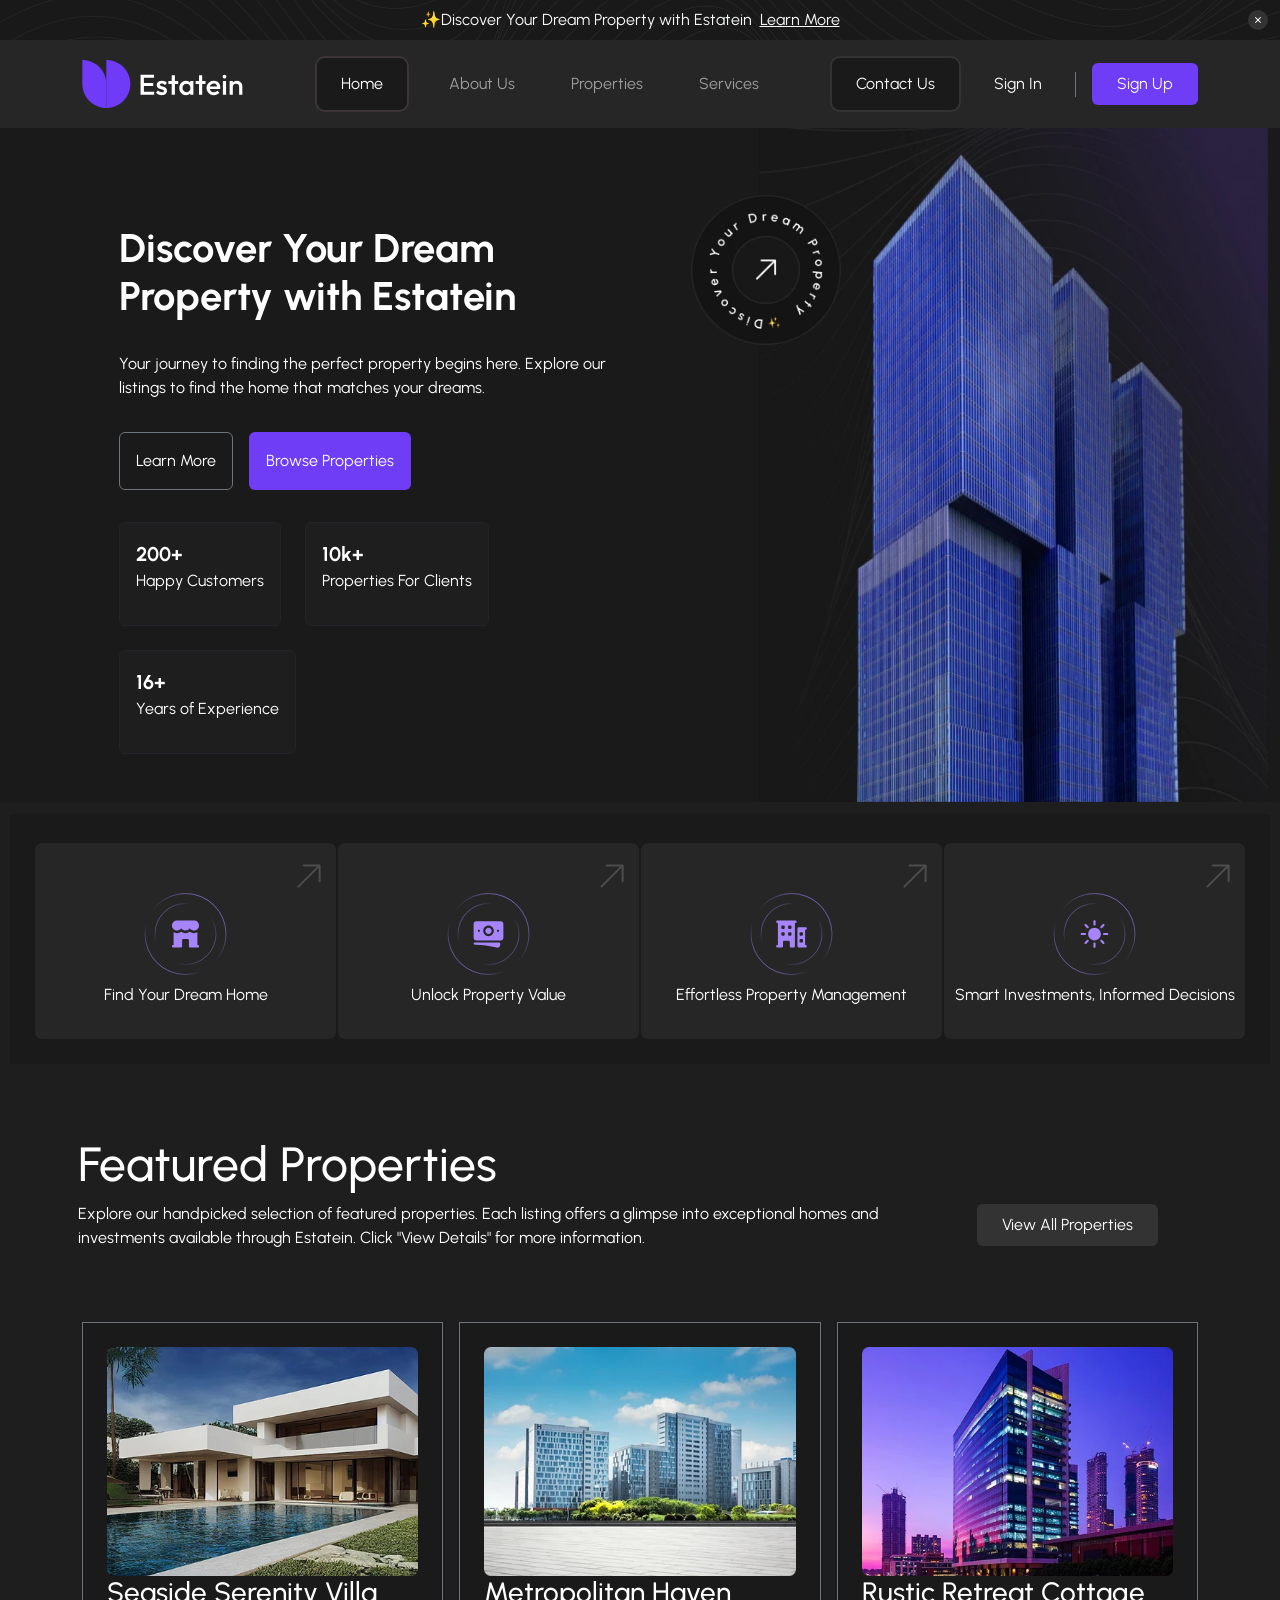
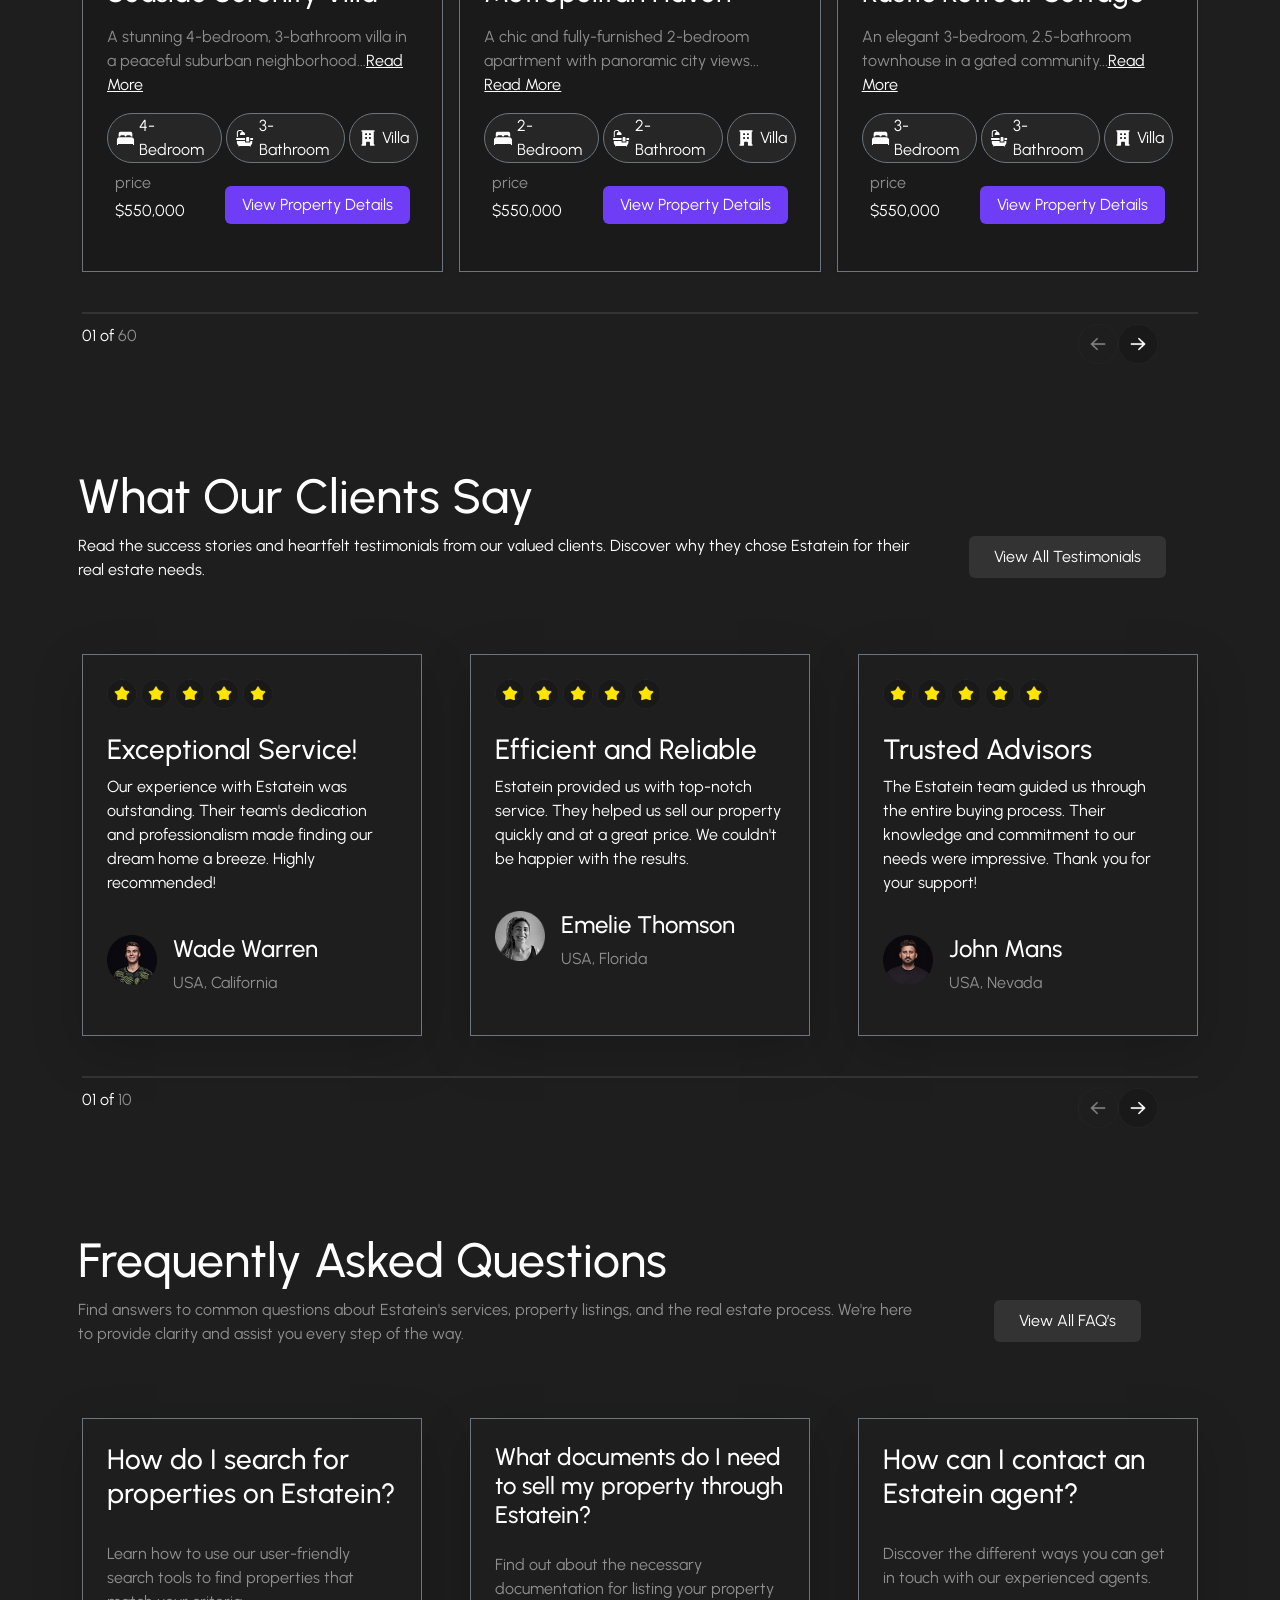
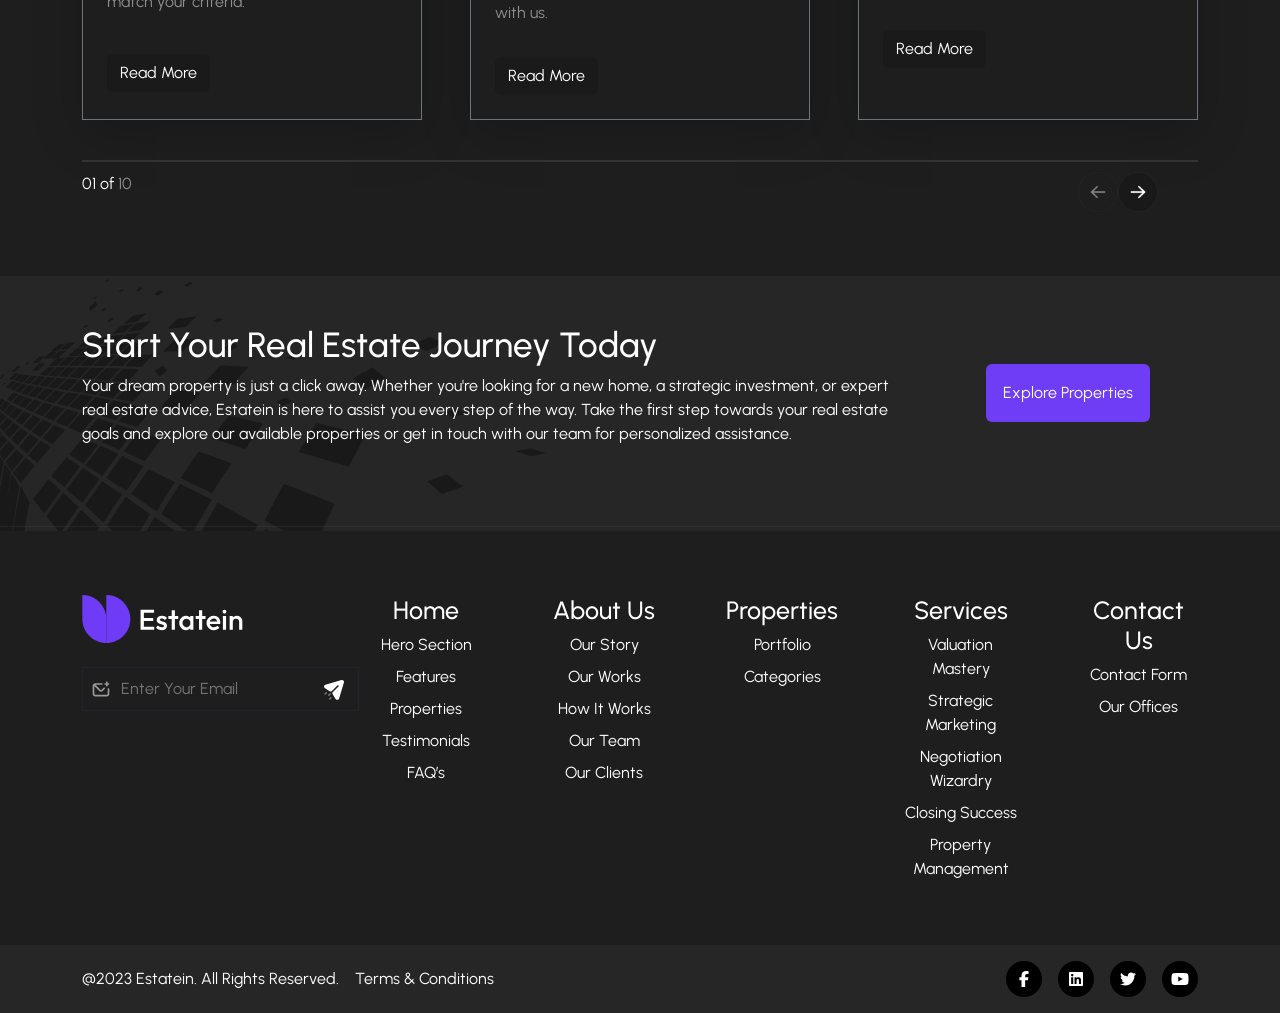
==== commit 5bd2b70c: "Add JavaScript scroll effect to navbar" ====
--- a/index.html
+++ b/index.html
@@ -30,7 +30,7 @@
   <div class="container-fluid d-flex justify-content-between align-items-center above-nav w-100">
     <div class="d-flex gap-2 text-light p-2 mx-auto">
       <p class="mb-0">✨Discover Your Dream Property with Estatein</p>
-      <a class="text-light" href="#">Learn More</a>
+      <a class="text-light" href="./html/about.html">Learn More</a>
     </div>
     <div class="d-flex justify-content-center align-items-center rounded-circle bg-x-icon x-icon">
       <svg xmlns="http://www.w3.org/2000/svg" height="10" width="10" viewBox="0 0 640 640">
@@ -178,7 +178,7 @@
   </div>
 
   <main>
-    <section class="hero position-relative">
+    <section class="hero herosection position-relative">
       <div class="container-fluid">
         <div class="row bg_dark">
           <div
@@ -191,12 +191,12 @@
               Explore our listings to find the home that matches your dreams.
             </p>
             <div class="hero-btn d-flex flex-wrap gap-3 justify-content-start">
-              <button type="button" class="btn btn-outline-secondary text-white p-3">
+              <a type="button" href="./html/about.html" class="btn btn-outline-secondary text-white p-3">
                 Learn More
-              </button>
-              <button type="button" class="btn main-bg text-white p-3 main-btn-hero">
+              </a>
+              <a type="button" href="./html/Properties.html" class="btn main-bg text-white p-3 main-btn-hero">
                 Browse Properties
-              </button>
+              </a>
             </div>
             <div class="hero-counter d-flex flex-wrap gap-4 mt-3">
               <div class="sec-bg p-3 border Statistics-Section border-dark rounded">
@@ -639,9 +639,9 @@
             </div>
             <div
               class="right-side-cta col-xxl-3 col-xl-3 col-lg-4 col-md-3 col-sm-12 right-side-CTA d-flex justify-content-center align-items-center py-5">
-              <button class="btn bg-main-color p-3 text-white text-center">
+              <a type="button" href="./html/Properties.html"  class="btn main-btn-hero main-bg p-3 text-white text-center">
                 Explore Properties
-              </button>
+              </a>
             </div>
           </div>
         </div>
@@ -819,6 +819,7 @@
   <script src="https://cdn.jsdelivr.net/npm/bootstrap@5.3.8/dist/js/bootstrap.bundle.min.js"
     integrity="sha384-FKyoEForCGlyvwx9Hj09JcYn3nv7wiPVlz7YYwJrWVcXK/BmnVDxM+D2scQbITxI"
     crossorigin="anonymous"></script>
+    <script src="./assets/js/main.js"></script>
 </body>
 
 </html>
--- a/assets/css/main.css
+++ b/assets/css/main.css
@@ -6,6 +6,12 @@
   width:calc(100% - 320px);
   margin: auto;
 }
+}
+ .main-btn-hero{
+  transition: all 0.7s;
+ }
+.main-btn-hero:hover{
+    background-color: #561ef0;
 }
 .bg_dark{
   background-color: #1A1A1A;
@@ -167,4 +173,29 @@
 }
 .btn_dark__hover:hover{
     background-color: #3d3d3d;
-}+}
+
+.header_scroll{
+    /* background-color: yellow; */
+    backdrop-filter: blur(12px);
+  background: #0f0f0fcc; 
+  box-shadow: 0 2px 20px #6f3df640;
+  border-bottom: 1px solid #ffffff0d;
+}
+.navbar {
+     transition: all 0.6s ease;
+  animation: slideDown 0.8s ease-in-out;
+}
+.above-nav {
+  animation: slideDown 0.8s ease-in-out;
+}
+@keyframes slideDown {
+  from {
+    transform: translateY(-100%);
+    opacity: 0;
+  }
+  to {
+    transform: translateY(0);
+    opacity: 1;
+  }
+}
